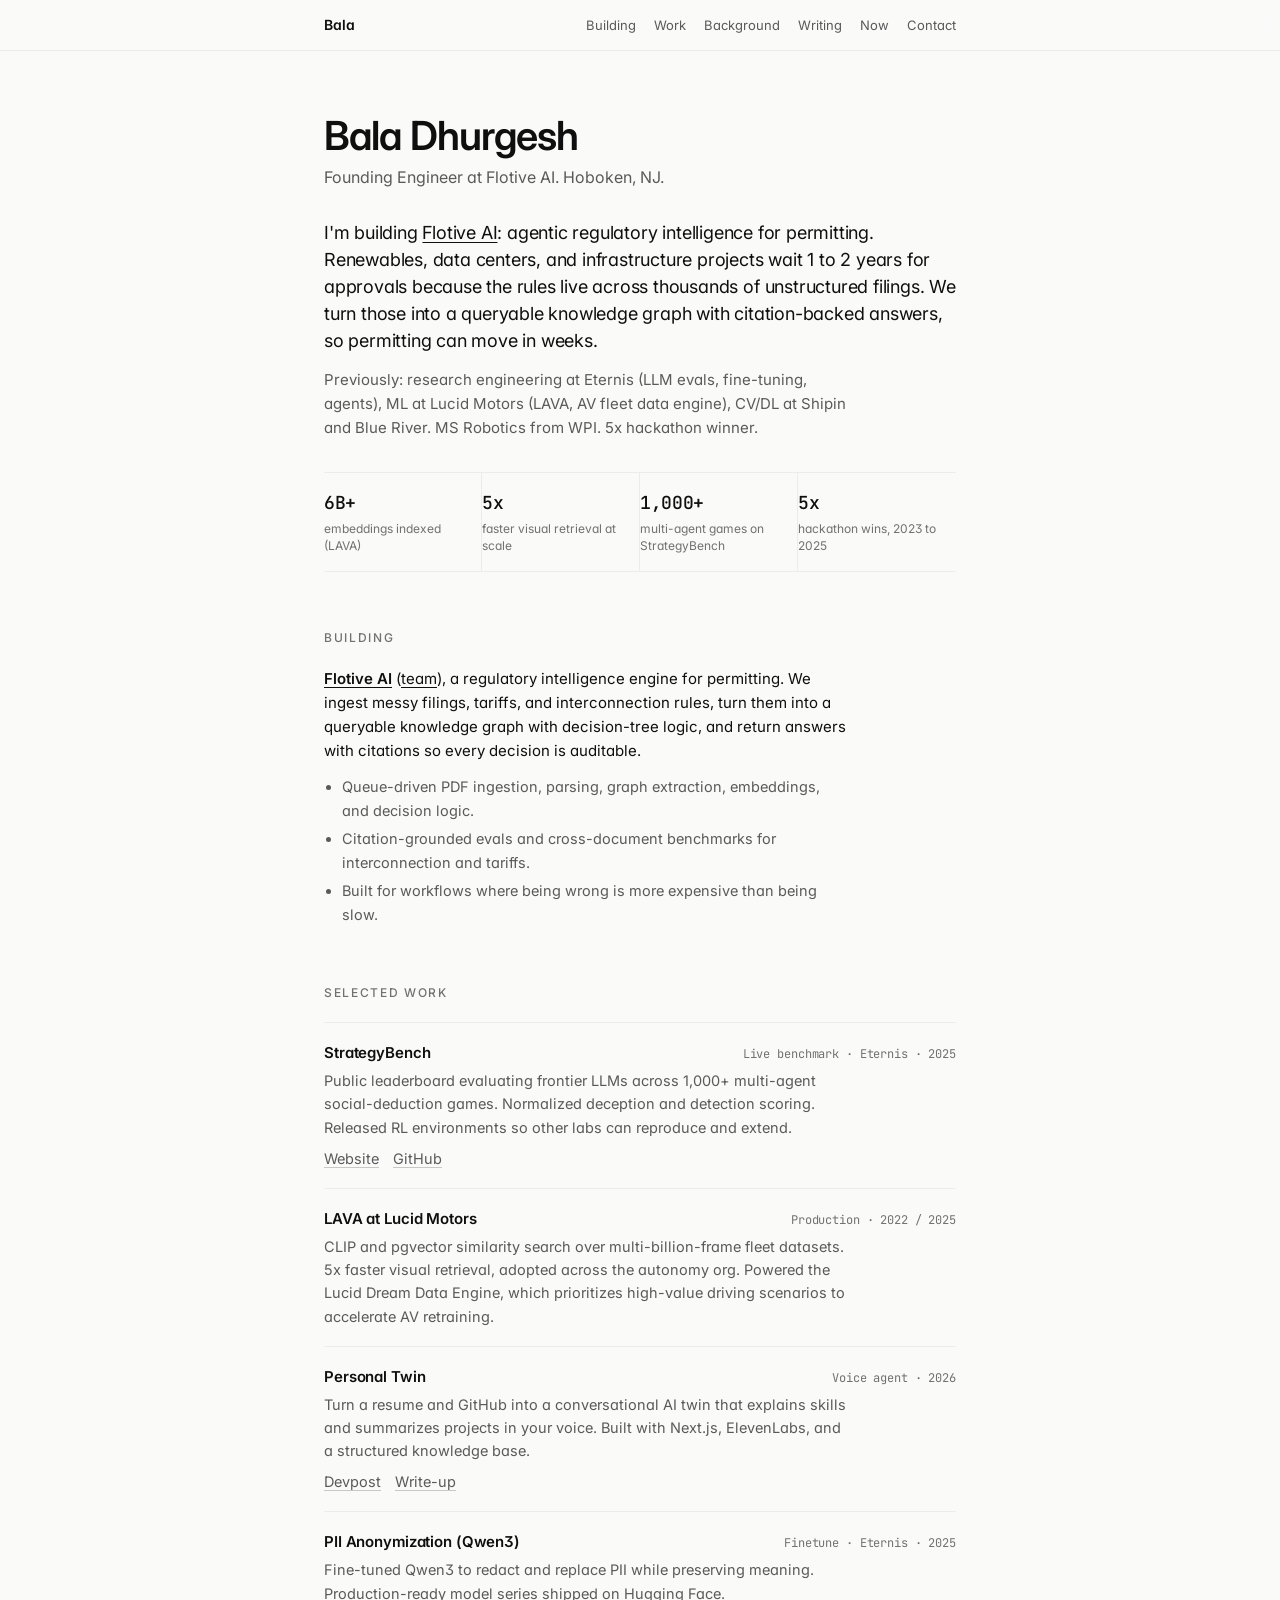
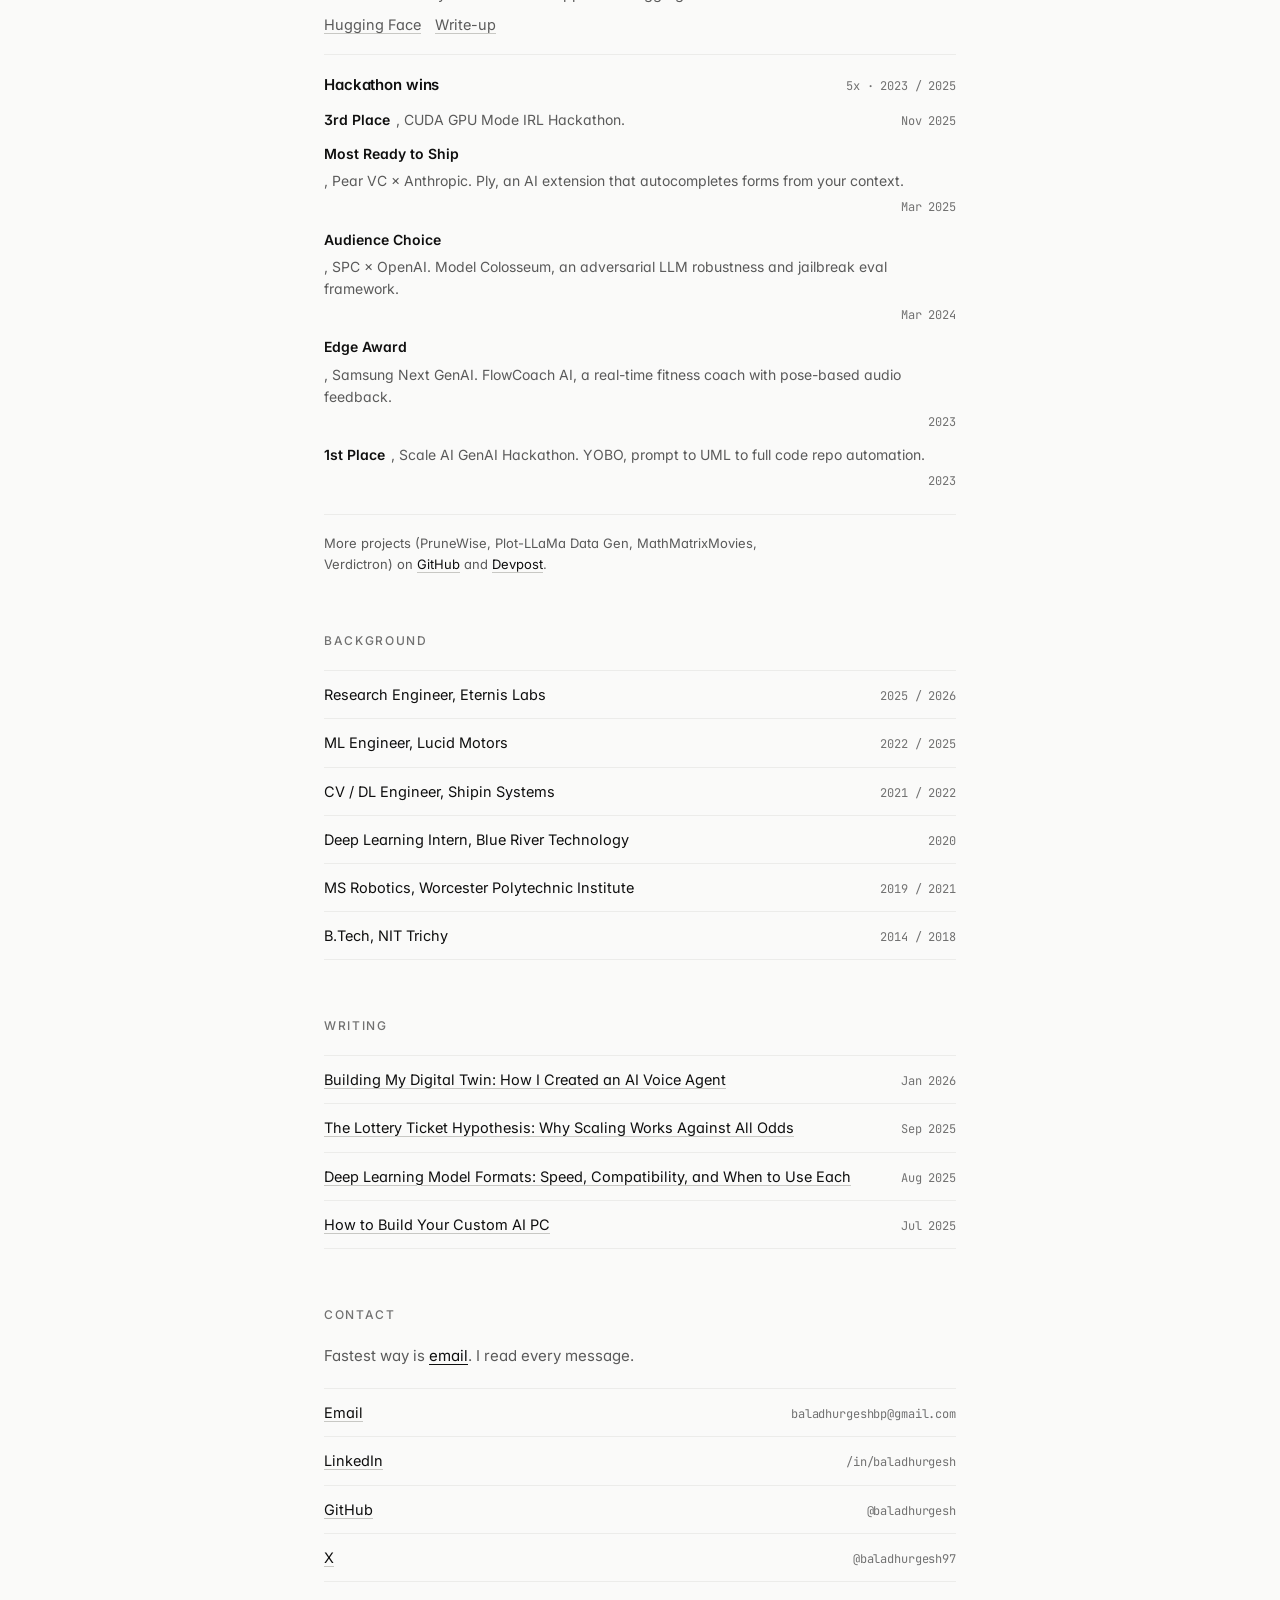
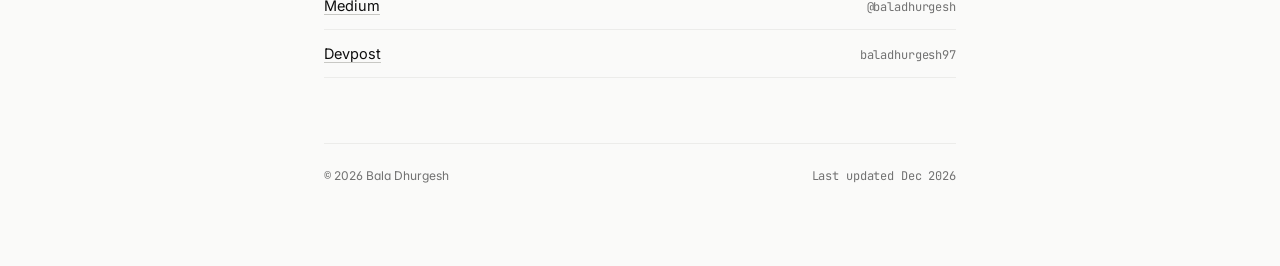
==== index.html @ 41c6d53c "Redesign portfolio site with updated layout and styles. Add now page and Open Graph assets for socia" ====
<!doctype html>
<html lang="en">
<head>
  <meta charset="utf-8" />
  <meta name="viewport" content="width=device-width,initial-scale=1" />
  <title>Bala Dhurgesh, Founding Engineer at Flotive AI</title>

  <meta name="description" content="Building Flotive AI: source-backed permitting decisions from messy regulatory PDFs. Previously Eternis, Lucid Motors, Blue River." />
  <meta property="og:title" content="Bala Dhurgesh, Founding Engineer at Flotive AI" />
  <meta property="og:description" content="Building Flotive AI: source-backed permitting decisions from messy regulatory PDFs." />
  <meta property="og:type" content="website" />
  <meta property="og:url" content="https://baladhurgesh.github.io/" />
  <meta property="og:image" content="https://baladhurgesh.github.io/og.png" />
  <meta property="og:image:width" content="1200" />
  <meta property="og:image:height" content="630" />
  <meta property="og:image:alt" content="Bala Dhurgesh, Founding Engineer at Flotive AI" />

  <meta name="twitter:card" content="summary_large_image" />
  <meta name="twitter:site" content="@baladhurgesh97" />
  <meta name="twitter:creator" content="@baladhurgesh97" />
  <meta name="twitter:title" content="Bala Dhurgesh, Founding Engineer at Flotive AI" />
  <meta name="twitter:description" content="Building Flotive AI: source-backed permitting decisions from messy regulatory PDFs." />
  <meta name="twitter:image" content="https://baladhurgesh.github.io/og.png" />

  <meta name="theme-color" content="#fafafa" media="(prefers-color-scheme: light)" />
  <meta name="theme-color" content="#0c0c0c" media="(prefers-color-scheme: dark)" />

  <link rel="canonical" href="https://baladhurgesh.github.io/" />
  <link rel="icon" type="image/svg+xml" href="data:image/svg+xml,%3Csvg xmlns='http://www.w3.org/2000/svg' viewBox='0 0 64 64'%3E%3Crect width='64' height='64' rx='14' fill='%23e07a3c'/%3E%3Ctext x='50%25' y='54%25' text-anchor='middle' dominant-baseline='middle' font-family='Inter,system-ui,sans-serif' font-weight='700' font-size='38' fill='white'%3EB%3C/text%3E%3C/svg%3E" />

  <!-- Set .js on <html> before paint to prevent flash-of-content on scroll reveal -->
  <script>document.documentElement.classList.add('js');</script>

  <link rel="preconnect" href="https://fonts.googleapis.com">
  <link rel="preconnect" href="https://fonts.gstatic.com" crossorigin>
  <link href="https://fonts.googleapis.com/css2?family=Inter:wght@400;500;600;700&family=JetBrains+Mono:wght@400;500&display=swap" rel="stylesheet">

  <link rel="stylesheet" href="style.css" />

  <script type="application/ld+json">
  {
    "@context": "https://schema.org",
    "@type": "Person",
    "name": "Bala Dhurgesh",
    "alternateName": "Baladhurgesh Balagurusamy Paramasivan",
    "url": "https://baladhurgesh.github.io/",
    "jobTitle": "Founding Engineer",
    "worksFor": { "@type": "Organization", "name": "Flotive AI", "url": "https://flotive.ai" },
    "address": { "@type": "PostalAddress", "addressLocality": "Hoboken", "addressRegion": "NJ", "addressCountry": "US" },
    "email": "mailto:baladhurgeshbp@gmail.com",
    "sameAs": [
      "https://flotive.ai/team.html",
      "https://www.linkedin.com/in/baladhurgesh/",
      "https://github.com/baladhurgesh",
      "https://x.com/baladhurgesh97",
      "https://medium.com/@baladhurgesh",
      "https://devpost.com/baladhurgesh97/"
    ],
    "alumniOf": [
      { "@type": "CollegeOrUniversity", "name": "Worcester Polytechnic Institute" },
      { "@type": "CollegeOrUniversity", "name": "National Institute of Technology, Trichy" }
    ]
  }
  </script>
</head>

<body>
  <a class="skip" href="#top">Skip to content</a>
  <nav class="topbar" aria-label="Primary">
    <div class="topbar-inner">
      <a href="#top" class="brand" aria-label="Home, Bala Dhurgesh">Bala</a>
      <div class="topbar-links">
        <a href="#building">Building</a>
        <a href="#work">Work</a>
        <a href="#background">Background</a>
        <a href="#writing">Writing</a>
        <a href="now.html">Now</a>
        <a href="#contact">Contact</a>
      </div>
    </div>
  </nav>

  <main id="top" class="wrap">

    <header class="hero">
      <h1>Bala Dhurgesh</h1>
      <p class="role">Founding Engineer at Flotive AI. Hoboken, NJ.</p>

      <p class="lede">
        I'm building <a href="https://flotive.ai" target="_blank" rel="noreferrer">Flotive AI</a>: agentic regulatory intelligence for permitting. Renewables, data centers, and infrastructure projects wait 1 to 2 years for approvals because the rules live across thousands of unstructured filings. We turn those into a queryable knowledge graph with citation-backed answers, so permitting can move in weeks.
      </p>
      <p class="sub">
        Previously: research engineering at Eternis (LLM evals, fine-tuning, agents), ML at Lucid Motors (LAVA, AV fleet data engine), CV/DL at Shipin and Blue River. MS Robotics from WPI. 5x hackathon winner.
      </p>

      <!-- PROOF STRIP: swap these stats for live Flotive numbers when ready -->
      <ul class="proof" aria-label="Career numbers">
        <li>
          <span class="proof-k">6B+</span>
          <span class="proof-v">embeddings indexed (LAVA)</span>
        </li>
        <li>
          <span class="proof-k">5x</span>
          <span class="proof-v">faster visual retrieval at scale</span>
        </li>
        <li>
          <span class="proof-k">1,000+</span>
          <span class="proof-v">multi-agent games on StrategyBench</span>
        </li>
        <li>
          <span class="proof-k">5x</span>
          <span class="proof-v">hackathon wins, 2023 to 2025</span>
        </li>
      </ul>
    </header>

    <section id="building" class="section">
      <h2>Building</h2>

      <div class="prose">
        <p>
          <a href="https://flotive.ai" target="_blank" rel="noreferrer"><strong>Flotive AI</strong></a> (<a href="https://flotive.ai/team.html" target="_blank" rel="noreferrer">team</a>), a regulatory intelligence engine for permitting. We ingest messy filings, tariffs, and interconnection rules, turn them into a queryable knowledge graph with decision-tree logic, and return answers with citations so every decision is auditable.
        </p>
        <ul>
          <li>Queue-driven PDF ingestion, parsing, graph extraction, embeddings, and decision logic.</li>
          <li>Citation-grounded evals and cross-document benchmarks for interconnection and tariffs.</li>
          <li>Built for workflows where being wrong is more expensive than being slow.</li>
        </ul>
      </div>
    </section>

    <section id="work" class="section">
      <h2>Selected work</h2>
      <ul class="rows">
        <li>
          <div class="r-head">
            <span class="r-title">StrategyBench</span>
            <span class="r-meta mono">Live benchmark · Eternis · 2025</span>
          </div>
          <p>
            Public leaderboard evaluating frontier LLMs across 1,000+ multi-agent social-deduction games. Normalized deception and detection scoring. Released RL environments so other labs can reproduce and extend.
          </p>
          <p class="r-links">
            <a href="https://strategy.freysa.ai/" target="_blank" rel="noreferrer">Website</a>
            <a href="https://github.com/EternisAI/strategy-bench" target="_blank" rel="noreferrer">GitHub</a>
          </p>
        </li>

        <li>
          <div class="r-head">
            <span class="r-title">LAVA at Lucid Motors</span>
            <span class="r-meta mono">Production · 2022 / 2025</span>
          </div>
          <p>
            CLIP and pgvector similarity search over multi-billion-frame fleet datasets. 5x faster visual retrieval, adopted across the autonomy org. Powered the Lucid Dream Data Engine, which prioritizes high-value driving scenarios to accelerate AV retraining.
          </p>
        </li>

        <li>
          <div class="r-head">
            <span class="r-title">Personal Twin</span>
            <span class="r-meta mono">Voice agent · 2026</span>
          </div>
          <p>
            Turn a resume and GitHub into a conversational AI twin that explains skills and summarizes projects in your voice. Built with Next.js, ElevenLabs, and a structured knowledge base.
          </p>
          <p class="r-links">
            <a href="https://devpost.com/baladhurgesh97/" target="_blank" rel="noreferrer">Devpost</a>
            <a href="https://medium.com/@baladhurgesh/building-my-digital-twin-how-i-created-an-ai-voice-agent-5b2c727ff9eb" target="_blank" rel="noreferrer">Write-up</a>
          </p>
        </li>

        <li>
          <div class="r-head">
            <span class="r-title">PII Anonymization (Qwen3)</span>
            <span class="r-meta mono">Finetune · Eternis · 2025</span>
          </div>
          <p>
            Fine-tuned Qwen3 to redact and replace PII while preserving meaning. Production-ready model series shipped on Hugging Face.
          </p>
          <p class="r-links">
            <a href="https://huggingface.co/collections/eternisai/anonymizer-model-series" target="_blank" rel="noreferrer">Hugging Face</a>
            <a href="https://bit.ly/4pXWNk9" target="_blank" rel="noreferrer">Write-up</a>
          </p>
        </li>

        <li>
          <div class="r-head">
            <span class="r-title">Hackathon wins</span>
            <span class="r-meta mono">5x · 2023 / 2025</span>
          </div>
          <ul class="r-wins">
            <li><strong>3rd Place</strong>, CUDA GPU Mode IRL Hackathon. <span class="mono">Nov 2025</span></li>
            <li><strong>Most Ready to Ship</strong>, Pear VC × Anthropic. Ply, an AI extension that autocompletes forms from your context. <span class="mono">Mar 2025</span></li>
            <li><strong>Audience Choice</strong>, SPC × OpenAI. Model Colosseum, an adversarial LLM robustness and jailbreak eval framework. <span class="mono">Mar 2024</span></li>
            <li><strong>Edge Award</strong>, Samsung Next GenAI. FlowCoach AI, a real-time fitness coach with pose-based audio feedback. <span class="mono">2023</span></li>
            <li><strong>1st Place</strong>, Scale AI GenAI Hackathon. YOBO, prompt to UML to full code repo automation. <span class="mono">2023</span></li>
          </ul>
        </li>
      </ul>
      <p class="footnote">
        More projects (PruneWise, Plot-LLaMa Data Gen, MathMatrixMovies, Verdictron) on <a href="https://github.com/baladhurgesh" target="_blank" rel="noreferrer">GitHub</a> and <a href="https://devpost.com/baladhurgesh97/" target="_blank" rel="noreferrer">Devpost</a>.
      </p>
    </section>

    <section id="background" class="section">
      <h2>Background</h2>
      <ul class="entries">
        <li><span>Research Engineer, Eternis Labs</span><span class="mono">2025 / 2026</span></li>
        <li><span>ML Engineer, Lucid Motors</span><span class="mono">2022 / 2025</span></li>
        <li><span>CV / DL Engineer, Shipin Systems</span><span class="mono">2021 / 2022</span></li>
        <li><span>Deep Learning Intern, Blue River Technology</span><span class="mono">2020</span></li>
        <li><span>MS Robotics, Worcester Polytechnic Institute</span><span class="mono">2019 / 2021</span></li>
        <li><span>B.Tech, NIT Trichy</span><span class="mono">2014 / 2018</span></li>
      </ul>
    </section>

    <section id="writing" class="section">
      <h2>Writing</h2>
      <ul class="entries">
        <li>
          <a href="https://medium.com/@baladhurgesh/building-my-digital-twin-how-i-created-an-ai-voice-agent-5b2c727ff9eb" target="_blank" rel="noreferrer">Building My Digital Twin: How I Created an AI Voice Agent</a>
          <span class="mono">Jan 2026</span>
        </li>
        <li>
          <a href="https://medium.com/@baladhurgesh/the-lottery-ticket-hypothesis-why-scaling-works-against-all-odds-833272c604e1" target="_blank" rel="noreferrer">The Lottery Ticket Hypothesis: Why Scaling Works Against All Odds</a>
          <span class="mono">Sep 2025</span>
        </li>
        <li>
          <a href="https://medium.com/@baladhurgesh/deep-learning-model-formats-speed-compatibility-and-when-to-use-each-eefa914d7123" target="_blank" rel="noreferrer">Deep Learning Model Formats: Speed, Compatibility, and When to Use Each</a>
          <span class="mono">Aug 2025</span>
        </li>
        <li>
          <a href="https://medium.com/@baladhurgesh/how-to-build-your-custom-ai-pc-f18844d9d85c" target="_blank" rel="noreferrer">How to Build Your Custom AI PC</a>
          <span class="mono">Jul 2025</span>
        </li>
      </ul>
    </section>

    <section id="contact" class="section">
      <h2>Contact</h2>
      <p class="contact-line">
        Fastest way is <a href="mailto:baladhurgeshbp@gmail.com">email</a>. I read every message.
      </p>
      <ul class="entries">
        <li><a href="mailto:baladhurgeshbp@gmail.com">Email</a><span class="mono">baladhurgeshbp@gmail.com</span></li>
        <li><a href="https://www.linkedin.com/in/baladhurgesh/" target="_blank" rel="noreferrer">LinkedIn</a><span class="mono">/in/baladhurgesh</span></li>
        <li><a href="https://github.com/baladhurgesh" target="_blank" rel="noreferrer">GitHub</a><span class="mono">@baladhurgesh</span></li>
        <li><a href="https://x.com/baladhurgesh97" target="_blank" rel="noreferrer">X</a><span class="mono">@baladhurgesh97</span></li>
        <li><a href="https://medium.com/@baladhurgesh" target="_blank" rel="noreferrer">Medium</a><span class="mono">@baladhurgesh</span></li>
        <li><a href="https://devpost.com/baladhurgesh97/" target="_blank" rel="noreferrer">Devpost</a><span class="mono">baladhurgesh97</span></li>
      </ul>
    </section>

    <footer class="foot">
      <div>
        <span class="mono">©</span> <span id="y"></span> Bala Dhurgesh
      </div>
      <div class="mono">Last updated <span id="updated"></span></div>
    </footer>
  </main>

  <script src="script.js"></script>
</body>
</html>
---- style.css ----
:root {
  color-scheme: light dark;
  accent-color: #e07a3c;

  --bg: #fafaf9;
  --text: #0f0f0f;
  --muted: #5a5a5a;
  --dim: #717171;
  --line: #ececea;
  --line-strong: #c8c8c4;
  --accent: #e07a3c;
  --accent-soft: rgba(224, 122, 60, 0.12);
  --sans: "Inter", ui-sans-serif, system-ui, -apple-system, "Segoe UI", Roboto, Helvetica, Arial, sans-serif;
  --mono: "JetBrains Mono", ui-monospace, SFMono-Regular, Menlo, Monaco, Consolas, monospace;
  --max: 680px;
}

@media (prefers-color-scheme: dark) {
  :root {
    --bg: #0c0c0c;
    --text: #ededed;
    --muted: #a1a1a1;
    --dim: #888888;
    --line: #1f1f1f;
    --line-strong: #3a3a3a;
    --accent: #f0a06a;
    --accent-soft: rgba(240, 160, 106, 0.16);
  }
}

* { box-sizing: border-box; }
html {
  scroll-behavior: smooth;
  scroll-padding-top: 64px;
}
html, body { margin: 0; padding: 0; }

.skip {
  position: absolute;
  left: -9999px;
  top: 8px;
  background: var(--text);
  color: var(--bg);
  padding: 8px 12px;
  border-radius: 6px;
  font-size: 13px;
  z-index: 100;
  text-decoration: none;
}
.skip:focus { left: 12px; }

@media (prefers-reduced-motion: reduce) {
  html { scroll-behavior: auto; }
  .status-dot { animation: none !important; }
}

body {
  background: var(--bg);
  color: var(--text);
  font-family: var(--sans);
  font-size: 16px;
  line-height: 1.6;
  -webkit-font-smoothing: antialiased;
  -moz-osx-font-smoothing: grayscale;
  text-rendering: optimizeLegibility;
  font-feature-settings: "ss01", "cv11", "cv02";
  text-decoration-skip-ink: auto;
}

a {
  color: inherit;
  text-decoration: underline;
  text-decoration-color: var(--line-strong);
  text-decoration-thickness: 1px;
  text-underline-offset: 3px;
  transition: text-decoration-color 0.15s ease, color 0.15s ease;
}
a:hover { text-decoration-color: currentColor; }

/* Prose contexts need clearly visible links */
.lede a,
.prose p a,
.contact-line a {
  text-decoration-color: var(--text);
}

strong { font-weight: 600; color: var(--text); }

.mono {
  font-family: var(--mono);
  font-size: 12px;
  letter-spacing: -0.01em;
  color: var(--dim);
  font-variant-numeric: tabular-nums;
}

/* Top bar */
.topbar {
  position: sticky;
  top: 0;
  z-index: 10;
  background: rgba(250, 250, 249, 0.85);
  backdrop-filter: saturate(140%) blur(10px);
  -webkit-backdrop-filter: saturate(140%) blur(10px);
  border-bottom: 1px solid var(--line);
}
@media (prefers-color-scheme: dark) {
  .topbar { background: rgba(12, 12, 12, 0.75); }
}
.topbar-inner {
  max-width: var(--max);
  margin: 0 auto;
  padding: 14px 24px;
  display: flex;
  align-items: center;
  justify-content: space-between;
  gap: 16px;
}
.brand {
  font-weight: 600;
  font-size: 14px;
  text-decoration: none;
  letter-spacing: -0.01em;
}
.topbar-links {
  display: flex;
  flex-wrap: wrap;
  row-gap: 4px;
  column-gap: 18px;
}
.topbar-links a {
  color: var(--muted);
  font-size: 13px;
  text-decoration: none;
}
.topbar-links a:hover { color: var(--text); }
.topbar-links a[aria-current="page"] { color: var(--text); }

/* Page wrap */
.wrap {
  max-width: var(--max);
  margin: 0 auto;
  padding: 64px 24px 80px;
}

/* Hero */
.hero { margin-bottom: 56px; }
.hero h1 {
  margin: 0 0 8px;
  font-size: 40px;
  font-weight: 600;
  letter-spacing: -0.022em;
  line-height: 1.05;
  text-wrap: balance;
}
.role {
  margin: 0 0 16px;
  color: var(--muted);
  font-size: 16px;
}
.status {
  display: inline-flex;
  align-items: center;
  gap: 8px;
  padding: 6px 12px;
  border-radius: 999px;
  background: var(--accent-soft);
  font-size: 13px;
  max-width: 100%;
}
.status > span:last-child { line-height: 1.35; }
.status-dot {
  width: 7px;
  height: 7px;
  border-radius: 999px;
  background: var(--accent);
  box-shadow: 0 0 0 3px var(--accent-soft);
  animation: pulse 2.4s ease-in-out infinite;
}
@keyframes pulse {
  0%, 100% { opacity: 1; }
  50% { opacity: 0.55; }
}
.lede {
  margin: 28px 0 14px;
  font-size: 18px;
  line-height: 1.5;
  letter-spacing: -0.011em;
  max-width: 58ch;
  text-wrap: pretty;
}
.sub {
  margin: 0;
  font-size: 15px;
  color: var(--muted);
  max-width: 58ch;
}

/* Proof strip */
.proof {
  list-style: none;
  padding: 0;
  margin: 32px 0 0;
  display: grid;
  grid-template-columns: repeat(4, minmax(0, 1fr));
  gap: 0;
  border-top: 1px solid var(--line);
  border-bottom: 1px solid var(--line);
}
.proof li {
  padding: 16px 14px 16px 0;
  border-right: 1px solid var(--line);
}
.proof li:last-child { border-right: none; padding-right: 0; }
.proof-k {
  display: block;
  font-family: var(--mono);
  font-size: 18px;
  font-weight: 500;
  color: var(--text);
  letter-spacing: -0.02em;
  font-variant-numeric: tabular-nums;
}
.proof-v {
  display: block;
  font-size: 12px;
  color: var(--dim);
  margin-top: 4px;
  line-height: 1.4;
}
@media (max-width: 600px) {
  .proof {
    grid-template-columns: repeat(2, 1fr);
  }
  .proof li {
    padding: 12px 12px 12px 0;
    border-right: 1px solid var(--line);
  }
  .proof li:nth-child(2n) { border-right: none; padding-right: 0; }
  .proof li:nth-child(1), .proof li:nth-child(2) { border-bottom: 1px solid var(--line); }
}

/* Sections */
.section {
  margin: 56px 0;
  scroll-margin-top: 72px;
}
.section h2 {
  margin: 0 0 20px;
  font-size: 12px;
  font-weight: 500;
  text-transform: uppercase;
  letter-spacing: 0.14em;
  color: var(--dim);
}

/* Prose (used for Now section) */
.prose p {
  margin: 0 0 12px;
  font-size: 15px;
  line-height: 1.6;
  max-width: 58ch;
}
.prose ul {
  margin: 0;
  padding-left: 18px;
  color: var(--muted);
  font-size: 14.5px;
  line-height: 1.65;
  max-width: 58ch;
}
.prose li { margin-bottom: 4px; }

/* Project rows */
.rows {
  list-style: none;
  padding: 0;
  margin: 0;
}
.rows > li {
  padding: 18px 0;
  border-top: 1px solid var(--line);
  transition: padding-left 0.2s ease;
}
.rows > li:hover { padding-left: 6px; }
@media (prefers-reduced-motion: reduce) {
  .rows > li { transition: none; }
  .rows > li:hover { padding-left: 0; }
}
.rows > li:last-child { border-bottom: 1px solid var(--line); }
.r-head {
  display: flex;
  align-items: baseline;
  justify-content: space-between;
  gap: 16px;
  margin-bottom: 4px;
}
.r-title {
  font-weight: 600;
  font-size: 15px;
  letter-spacing: -0.008em;
}
.r-meta { white-space: nowrap; }
.rows p {
  margin: 4px 0 0;
  color: var(--muted);
  font-size: 14.5px;
  line-height: 1.6;
  max-width: 58ch;
}
.r-links {
  display: flex;
  gap: 14px;
  margin-top: 8px !important;
  font-size: 13.5px;
}
.r-links a {
  color: var(--muted);
}
.r-links a:hover { color: var(--text); }

.r-wins {
  list-style: none;
  padding: 0;
  margin: 6px 0 0;
}
.r-wins li {
  padding: 6px 0;
  font-size: 14px;
  color: var(--muted);
  line-height: 1.55;
  display: flex;
  flex-wrap: wrap;
  align-items: baseline;
  gap: 6px;
}
.r-wins li .mono {
  margin-left: auto;
  white-space: nowrap;
}

.footnote {
  margin-top: 18px;
  font-size: 13px;
  line-height: 1.6;
  color: var(--muted);
  max-width: 58ch;
}
.footnote a { color: var(--text); }

/* Entries (Past, Writing, Contact) */
.entries {
  list-style: none;
  padding: 0;
  margin: 0;
}
.entries li {
  display: grid;
  grid-template-columns: 1fr auto;
  align-items: baseline;
  gap: 24px;
  padding: 12px 0;
  border-top: 1px solid var(--line);
  font-size: 14.5px;
}
.entries li:last-child { border-bottom: 1px solid var(--line); }
.entries li > a {
  text-decoration-color: var(--line-strong);
}
.entries li > a:hover { color: var(--text); text-decoration-color: var(--text); }

/* Contact */
.contact-line {
  margin: 0 0 20px;
  font-size: 15px;
  color: var(--muted);
  max-width: 58ch;
}
.contact-line a {
  color: var(--text);
  text-decoration-color: currentColor;
}

/* /now page */
.now-entry {
  padding-bottom: 32px;
  margin-bottom: 32px;
  border-bottom: 1px solid var(--line);
}
.now-entry:last-of-type {
  border-bottom: none;
  margin-bottom: 16px;
}
.now-prose h2.now-month {
  margin: 0 0 8px;
  font-size: 26px;
  font-weight: 600;
  letter-spacing: -0.02em;
  text-transform: none;
  color: var(--text);
}
.now-prose h3.now-h3 {
  margin: 28px 0 8px;
  font-size: 13px;
  font-weight: 500;
  text-transform: uppercase;
  letter-spacing: 0.14em;
  color: var(--dim);
}
.now-prose ul {
  list-style: disc;
}
.now-prose .now-meta {
  margin-top: 36px;
  font-size: 13px;
  color: var(--dim);
}

/* Footer */
.foot {
  margin-top: 64px;
  padding-top: 22px;
  border-top: 1px solid var(--line);
  color: var(--dim);
  font-size: 12px;
  display: flex;
  justify-content: space-between;
  align-items: baseline;
  gap: 16px;
  flex-wrap: wrap;
}

/* Selection */
::selection {
  background: var(--accent-soft);
  color: var(--text);
}

/* Focus-visible (keyboard only) */
a:focus { outline: none; }
a:focus-visible {
  outline: 2px solid var(--accent);
  outline-offset: 3px;
  border-radius: 2px;
}

/* Section entrance — only applies when JS class is set on <html> */
.js .reveal {
  opacity: 0;
  transform: translateY(8px);
  transition: opacity 0.55s ease, transform 0.55s ease;
  will-change: opacity, transform;
}
.js .reveal.in {
  opacity: 1;
  transform: translateY(0);
}
@media (prefers-reduced-motion: reduce) {
  .js .reveal {
    opacity: 1;
    transform: none;
    transition: none;
  }
}

/* Print: optimize for printing to PDF, e.g. as a YC application backup */
@media print {
  :root {
    --bg: #ffffff;
    --text: #000000;
    --muted: #333333;
    --dim: #555555;
    --line: #cccccc;
    --accent: #000000;
    --accent-soft: transparent;
  }
  html { scroll-behavior: auto; }
  body { font-size: 11pt; line-height: 1.45; }
  .topbar, .skip, .status-dot, .proof { display: none !important; }
  .status { background: transparent; padding: 0; font-size: 10pt; }
  .wrap { max-width: 100%; padding: 0; }
  .hero { margin-bottom: 24px; page-break-after: avoid; }
  .hero h1 { font-size: 22pt; }
  .lede { font-size: 12pt; margin: 12px 0 8px; }
  .sub { font-size: 10.5pt; }
  .section { margin: 20px 0; page-break-inside: auto; }
  .section h2 { font-size: 9pt; margin: 0 0 10px; page-break-after: avoid; }
  .rows > li, .entries li { page-break-inside: avoid; padding: 8px 0; }
  .rows > li:hover { padding-left: 0; }
  a { color: #000; text-decoration: none; }
  a[href^="http"]::after,
  a[href^="mailto:"]::after {
    content: " (" attr(href) ")";
    font-family: var(--mono);
    font-size: 8pt;
    color: #555;
  }
  a[href^="#"]::after { content: ""; }
  .foot { margin-top: 24px; }
}

/* Mobile */
@media (max-width: 600px) {
  .topbar-inner { padding: 12px 18px; }
  .topbar-links { gap: 12px; }
  .topbar-links a { font-size: 12px; }
  .wrap { padding: 40px 18px 64px; }
  .hero h1 { font-size: 32px; }
  .lede { font-size: 16px; }
  .r-head {
    flex-direction: column;
    align-items: flex-start;
    gap: 2px;
  }
  .r-meta { white-space: normal; }
  .entries li {
    grid-template-columns: 1fr;
    gap: 2px;
  }
}
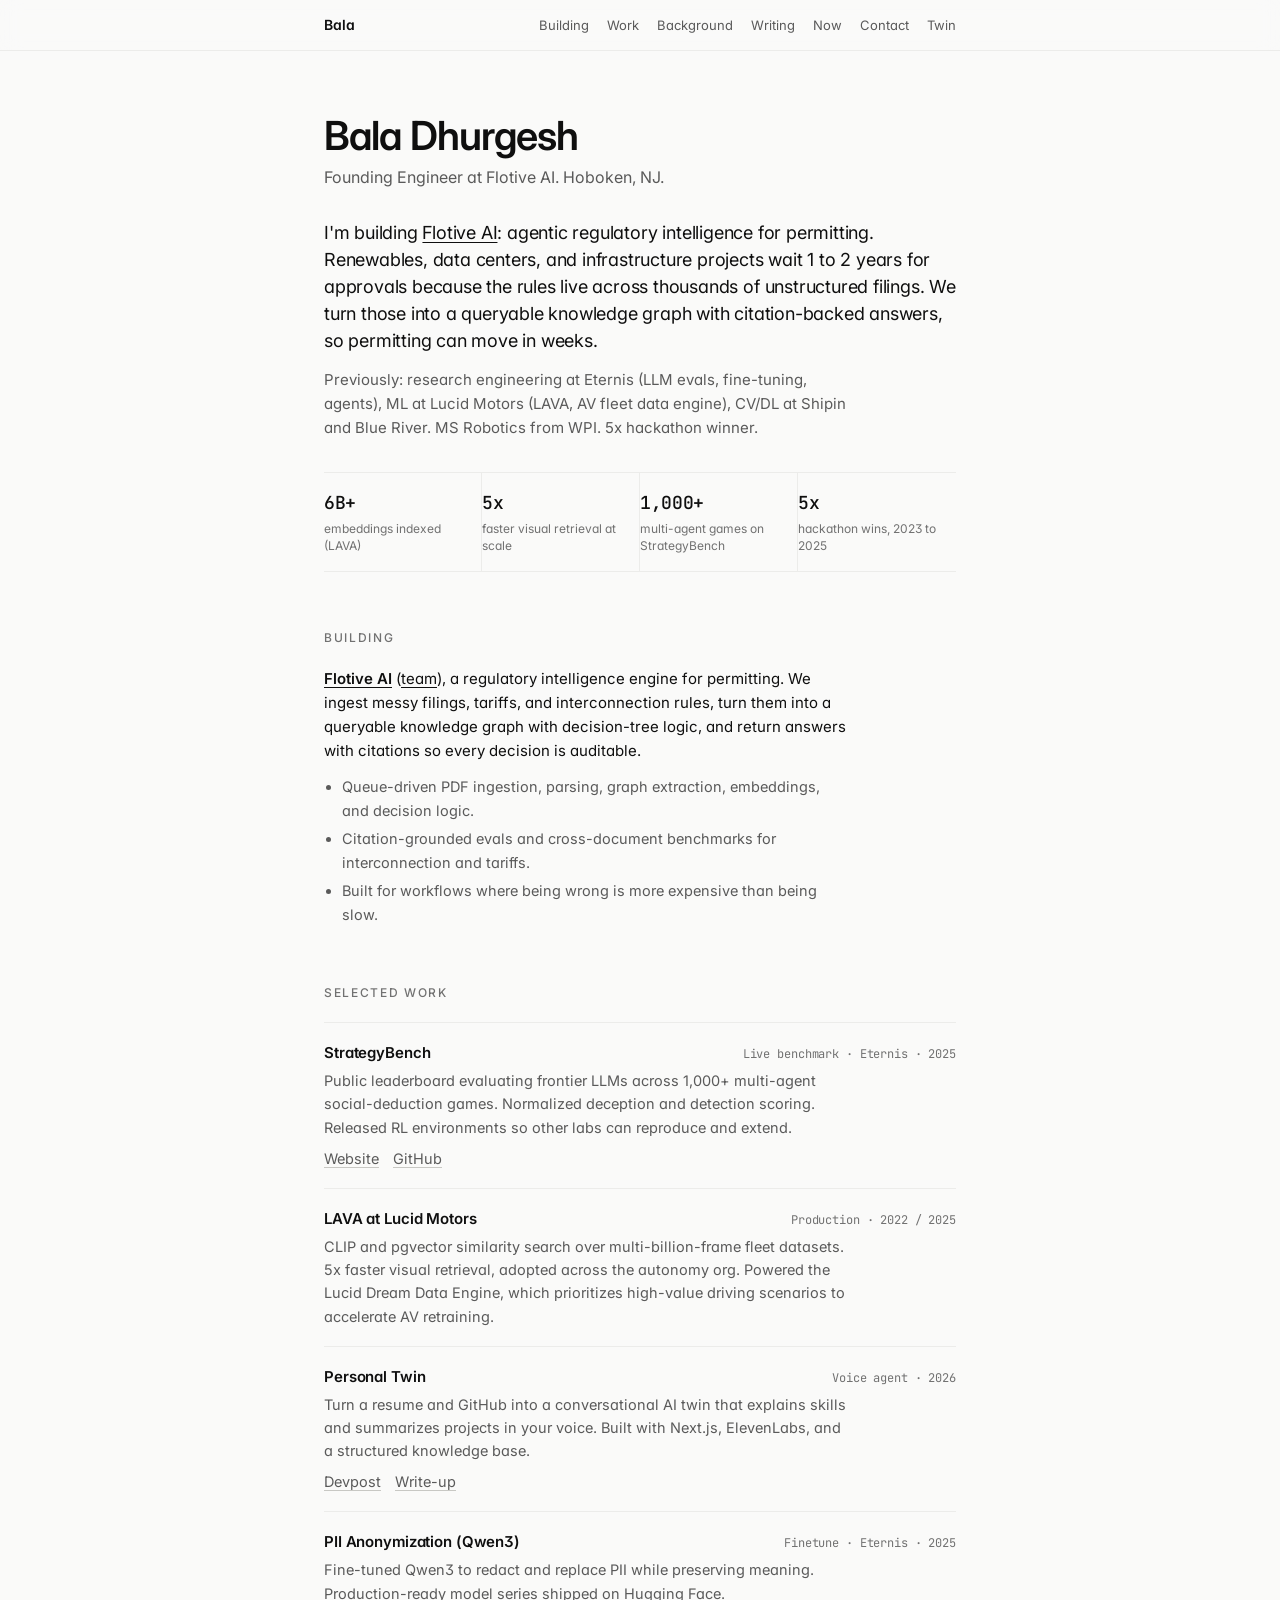
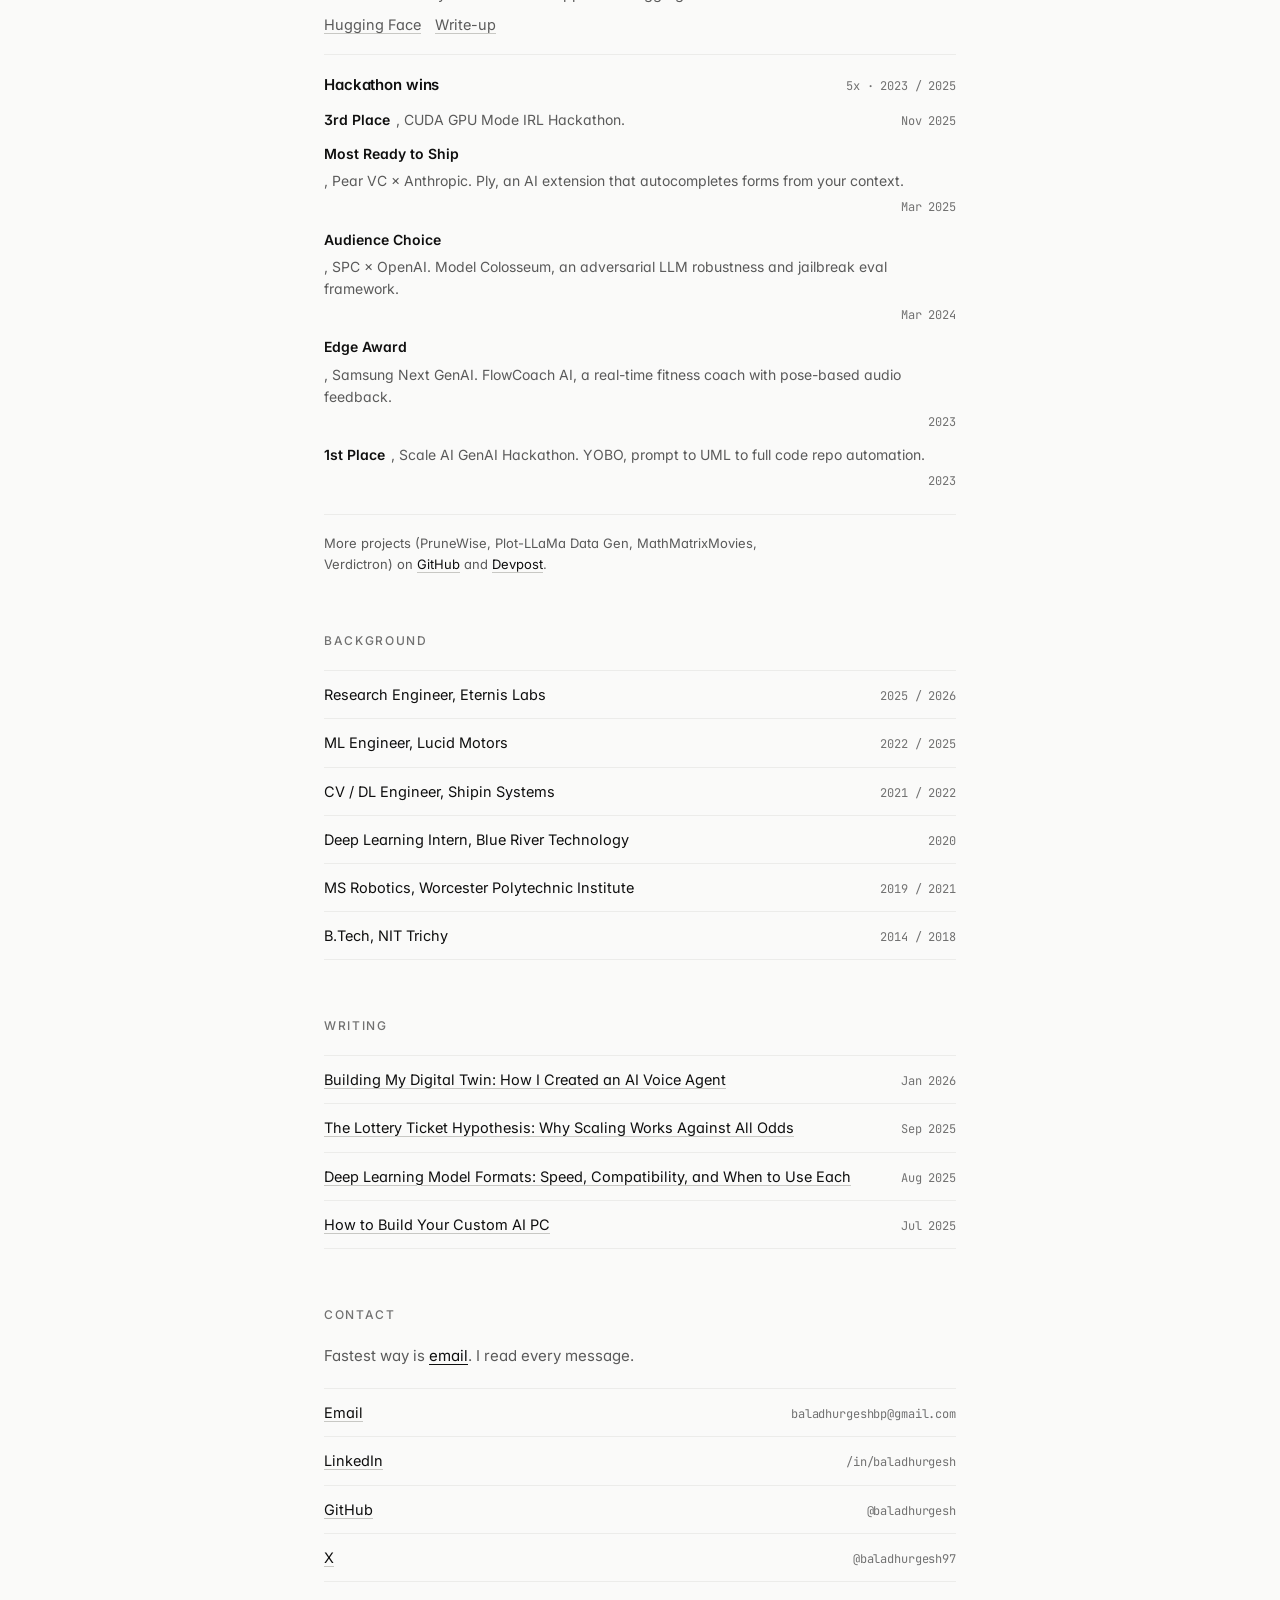
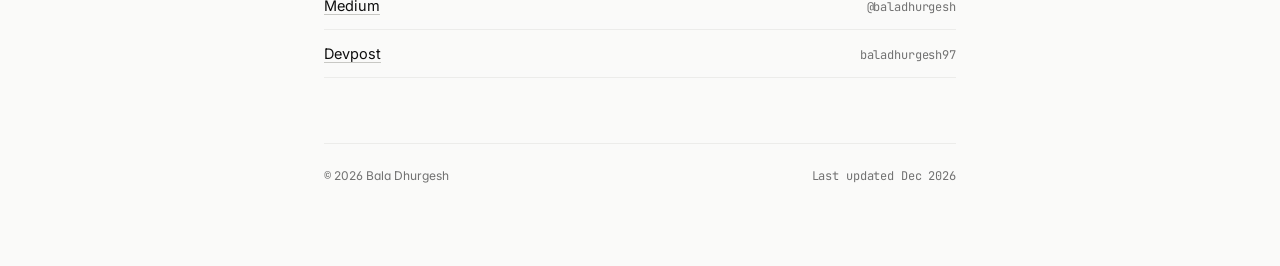
==== commit 3963f51d: "Add a frosted twin overlay that uses private voice tokens. Keep the ElevenLabs agent ID off the stat" ====
--- a/index.html
+++ b/index.html
@@ -65,6 +65,7 @@
 </head>
 
 <body>
+  <div class="site-shell" id="site-shell">
   <a class="skip" href="#top">Skip to content</a>
   <nav class="topbar" aria-label="Primary">
     <div class="topbar-inner">
@@ -76,6 +77,7 @@
         <a href="#writing">Writing</a>
         <a href="now.html">Now</a>
         <a href="#contact">Contact</a>
+        <button type="button" class="twin-nav" id="twin-open" aria-haspopup="dialog">Twin</button>
       </div>
     </div>
   </nav>
@@ -259,7 +261,47 @@
       <div class="mono">Last updated <span id="updated"></span></div>
     </footer>
   </main>
+  </div>
+
+  <div class="twin-overlay" id="twin-overlay" hidden aria-hidden="true">
+    <div class="twin-overlay-backdrop" aria-hidden="true"></div>
+    <div class="twin-card" role="dialog" aria-modal="true" aria-labelledby="twin-heading">
+      <button type="button" class="twin-skip" id="twin-skip">Skip to profile</button>
+
+      <div class="twin-badge">
+        <span class="status-dot" aria-hidden="true"></span>
+        <span>AI digital twin</span>
+      </div>
+
+      <h2 class="twin-heading" id="twin-heading">Talk to my twin before you read the résumé</h2>
+      <p class="twin-sub">Ask about Flotive, Lucid, projects, or what I'm building now.</p>
+
+      <div class="twin-voice">
+        <button type="button" class="twin-orb" id="twin-orb" aria-label="Start voice conversation">
+          <canvas class="twin-canvas" id="twin-canvas" width="200" height="200" hidden></canvas>
+          <svg class="twin-orb-icon" id="twin-orb-icon" viewBox="0 0 24 24" fill="none" aria-hidden="true">
+            <path d="M12 14a3 3 0 003-3V5a3 3 0 10-6 0v6a3 3 0 003 3zm0 0v3m-4 0h8" stroke="currentColor" stroke-width="1.6" stroke-linecap="round"/>
+          </svg>
+        </button>
+        <p class="twin-status" id="twin-status">Tap to start conversation</p>
+      </div>
+
+      <div class="twin-prompts" aria-label="Suggested questions">
+        <span class="twin-chip">What is Flotive?</span>
+        <span class="twin-chip">Tell me about LAVA</span>
+        <span class="twin-chip">What is he building now?</span>
+      </div>
+
+      <div class="twin-actions">
+        <button type="button" class="twin-reveal" id="twin-reveal">Reveal profile</button>
+        <button type="button" class="twin-end" id="twin-end" hidden>End conversation</button>
+      </div>
+
+      <p class="twin-error" id="twin-error" hidden role="alert"></p>
+    </div>
+  </div>
 
   <script src="script.js"></script>
+  <script type="module" src="twin.js"></script>
 </body>
 </html>
--- a/style.css
+++ b/style.css
@@ -518,3 +518,253 @@
     gap: 2px;
   }
 }
+
+/* Digital twin — frosted overlay */
+.twin-nav {
+  appearance: none;
+  border: none;
+  background: none;
+  padding: 0;
+  font: inherit;
+  color: var(--muted);
+  font-size: 13px;
+  cursor: pointer;
+}
+.twin-nav:hover { color: var(--text); }
+.twin-nav:focus { outline: none; }
+.twin-nav:focus-visible {
+  outline: 2px solid var(--accent);
+  outline-offset: 3px;
+  border-radius: 2px;
+}
+
+body.twin-locked { overflow: hidden; }
+body.twin-locked .site-shell {
+  filter: blur(10px) saturate(0.92);
+  pointer-events: none;
+  user-select: none;
+}
+@media (prefers-reduced-motion: reduce) {
+  body.twin-locked .site-shell { filter: blur(6px); }
+}
+
+.twin-overlay {
+  position: fixed;
+  inset: 0;
+  z-index: 100;
+  display: grid;
+  place-items: center;
+  padding: 24px;
+}
+.twin-overlay[hidden] { display: none; }
+
+.twin-overlay-backdrop {
+  position: absolute;
+  inset: 0;
+  background: color-mix(in srgb, var(--bg) 72%, transparent);
+}
+
+.twin-card {
+  position: relative;
+  z-index: 1;
+  width: min(100%, 420px);
+  padding: 20px 24px 24px;
+  border-radius: 14px;
+  border: 1px solid var(--line-strong);
+  background: var(--bg);
+  text-align: center;
+}
+
+.twin-skip {
+  display: block;
+  width: fit-content;
+  margin: 0 0 14px auto;
+  appearance: none;
+  border: none;
+  background: none;
+  padding: 4px 0;
+  font: inherit;
+  font-size: 12px;
+  color: var(--dim);
+  text-decoration: underline;
+  text-underline-offset: 3px;
+  cursor: pointer;
+}
+.twin-skip:hover { color: var(--text); }
+.twin-skip:focus { outline: none; }
+.twin-skip:focus-visible {
+  outline: 2px solid var(--accent);
+  outline-offset: 3px;
+  border-radius: 2px;
+}
+
+.twin-badge {
+  display: inline-flex;
+  align-items: center;
+  gap: 8px;
+  padding: 6px 12px;
+  border-radius: 999px;
+  background: var(--accent-soft);
+  font-size: 12px;
+  color: var(--muted);
+  margin-bottom: 16px;
+}
+
+.twin-heading {
+  margin: 0 0 8px;
+  font-size: 22px;
+  font-weight: 600;
+  letter-spacing: -0.02em;
+  line-height: 1.2;
+  text-wrap: balance;
+}
+
+.twin-sub {
+  margin: 0 0 22px;
+  font-size: 14px;
+  color: var(--muted);
+  line-height: 1.45;
+}
+
+.twin-voice {
+  display: flex;
+  flex-direction: column;
+  align-items: center;
+  gap: 14px;
+  margin: 4px 0 28px;
+}
+
+.twin-orb {
+  position: relative;
+  display: grid;
+  place-items: center;
+  width: 120px;
+  height: 120px;
+  flex: 0 0 120px;
+  overflow: hidden;
+  isolation: isolate;
+  border: none;
+  border-radius: 999px;
+  padding: 0;
+  cursor: pointer;
+  background: var(--accent);
+  color: #fff;
+}
+.twin-orb:hover:not(:disabled) { transform: scale(1.04); }
+.twin-orb:disabled { cursor: wait; opacity: 0.85; }
+.twin-orb:focus { outline: none; }
+.twin-orb:focus-visible {
+  outline: 3px solid var(--accent);
+  outline-offset: 4px;
+}
+.twin-orb.is-connected,
+.twin-orb.is-speaking { background: transparent; }
+
+.twin-canvas,
+.twin-orb-icon {
+  grid-area: 1 / 1;
+  pointer-events: none;
+}
+.twin-canvas {
+  display: block;
+  width: 120px;
+  height: 120px;
+}
+.twin-orb-icon {
+  width: 40px;
+  height: 40px;
+  z-index: 1;
+}
+.twin-orb-icon.is-hidden,
+.twin-canvas[hidden] { display: none; }
+
+.twin-status {
+  margin: 0;
+  font-size: 13px;
+  color: var(--dim);
+  min-height: 1.35em;
+  line-height: 1.35;
+}
+
+.twin-prompts {
+  display: flex;
+  flex-direction: column;
+  align-items: stretch;
+  gap: 8px;
+  margin: 0 auto 28px;
+  max-width: 260px;
+}
+
+.twin-chip {
+  display: block;
+  padding: 8px 14px;
+  border-radius: 999px;
+  border: 1px solid var(--line-strong);
+  background: var(--accent-soft);
+  font-size: 12px;
+  color: var(--muted);
+  line-height: 1.3;
+  text-align: center;
+}
+
+.twin-actions {
+  display: flex;
+  flex-direction: column;
+  align-items: center;
+  gap: 10px;
+}
+
+.twin-reveal,
+.twin-end {
+  appearance: none;
+  border-radius: 999px;
+  padding: 10px 18px;
+  font: inherit;
+  font-size: 14px;
+  font-weight: 500;
+  cursor: pointer;
+}
+.twin-reveal {
+  border: 1px solid var(--line-strong);
+  background: var(--text);
+  color: var(--bg);
+}
+.twin-end {
+  border: 1px solid var(--line-strong);
+  background: transparent;
+  color: var(--muted);
+}
+.twin-reveal:focus,
+.twin-end:focus { outline: none; }
+.twin-reveal:focus-visible,
+.twin-end:focus-visible {
+  outline: 2px solid var(--accent);
+  outline-offset: 3px;
+}
+
+.twin-error {
+  margin: 14px 0 0;
+  padding: 10px 12px;
+  border-radius: 8px;
+  border: 1px solid color-mix(in srgb, #c0392b 35%, var(--line));
+  background: color-mix(in srgb, #c0392b 8%, var(--bg));
+  font-size: 13px;
+  line-height: 1.4;
+}
+
+@media (max-width: 600px) {
+  .twin-overlay { padding: 16px; }
+  .twin-card { padding: 16px 18px 20px; }
+  .twin-heading { font-size: 20px; }
+  .twin-orb,
+  .twin-canvas {
+    width: 104px;
+    height: 104px;
+  }
+  .twin-orb { flex-basis: 104px; }
+}
+
+@media print {
+  .twin-overlay,
+  .twin-nav { display: none !important; }
+}
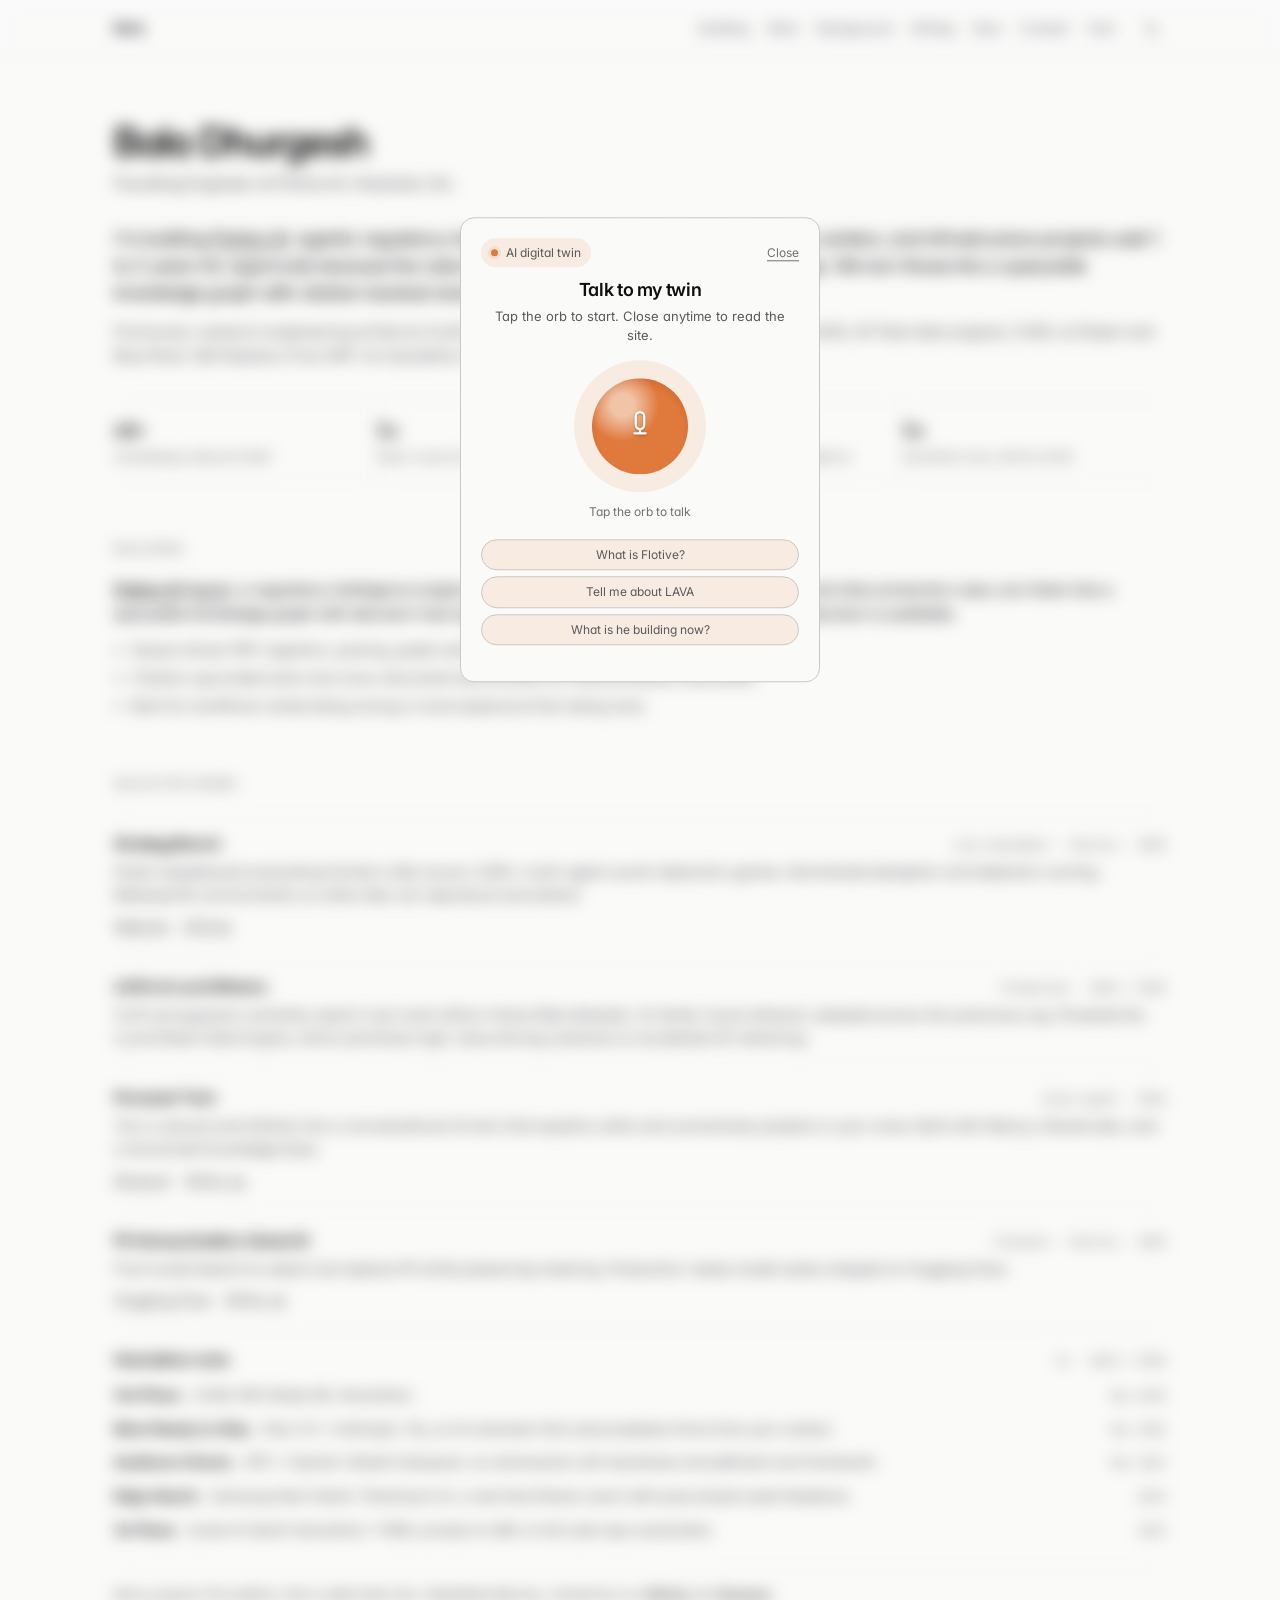
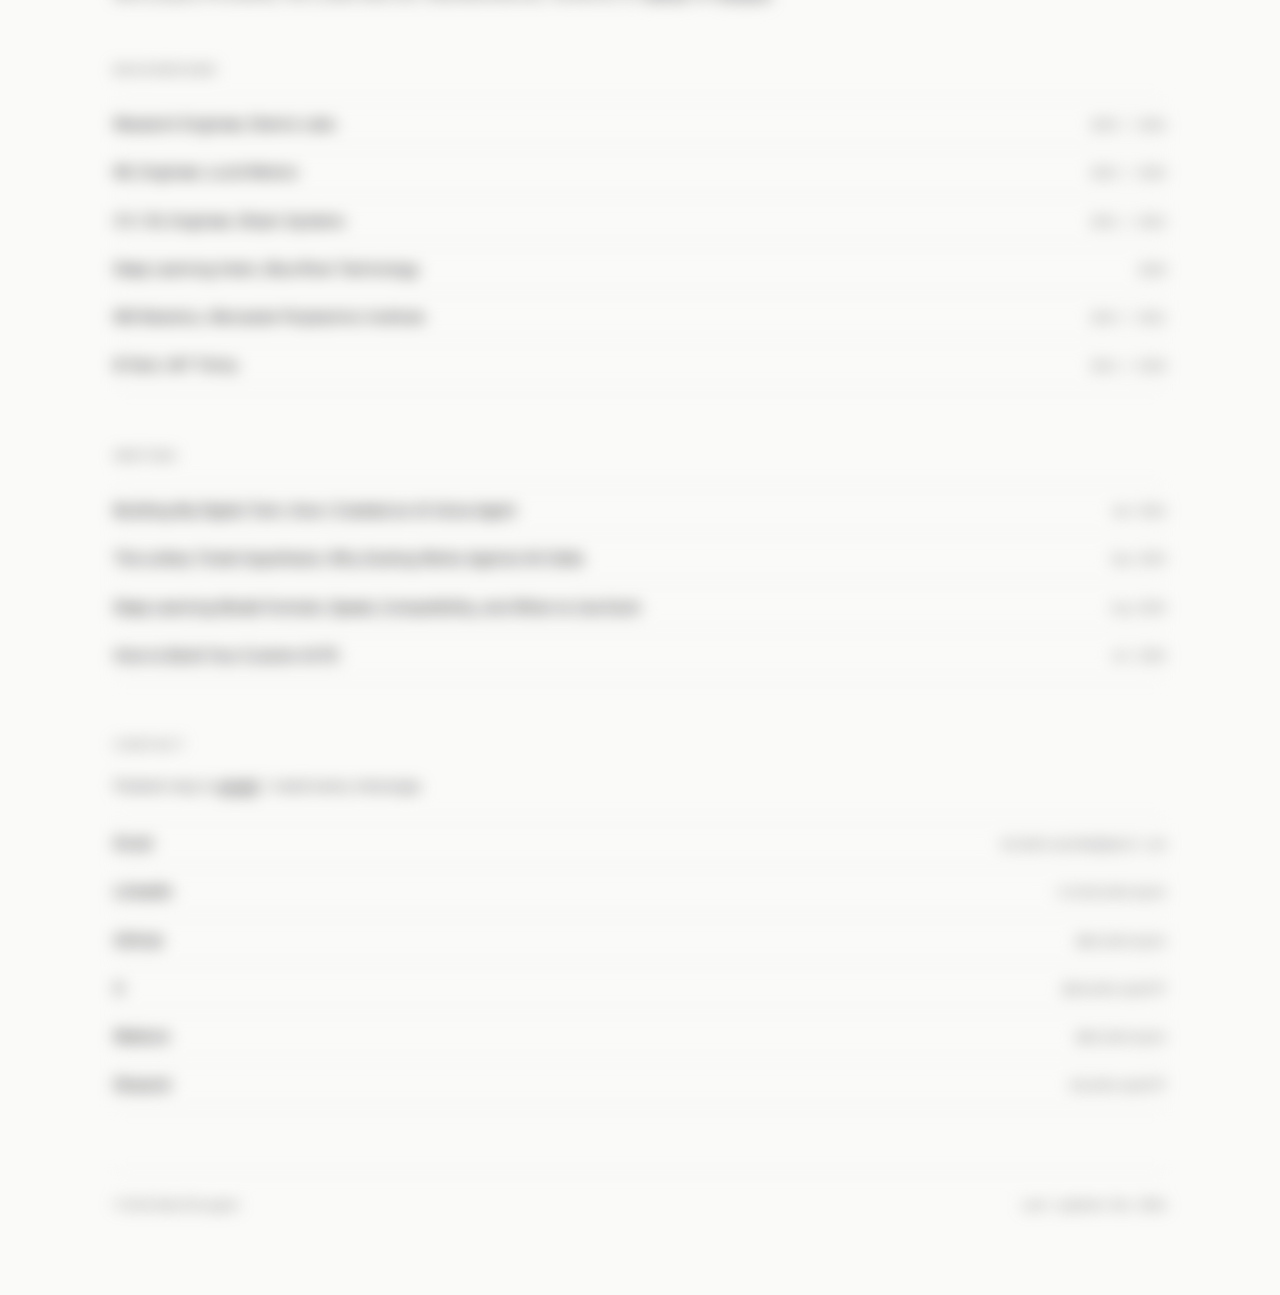
==== commit 72a1494c: "Open a centered twin on arrival and add a theme toggle. Keep the nav usable while the panel is open," ====
--- a/index.html
+++ b/index.html
@@ -29,7 +29,18 @@
   <link rel="icon" type="image/svg+xml" href="data:image/svg+xml,%3Csvg xmlns='http://www.w3.org/2000/svg' viewBox='0 0 64 64'%3E%3Crect width='64' height='64' rx='14' fill='%23e07a3c'/%3E%3Ctext x='50%25' y='54%25' text-anchor='middle' dominant-baseline='middle' font-family='Inter,system-ui,sans-serif' font-weight='700' font-size='38' fill='white'%3EB%3C/text%3E%3C/svg%3E" />
 
   <!-- Set .js on <html> before paint to prevent flash-of-content on scroll reveal -->
-  <script>document.documentElement.classList.add('js');</script>
+  <script>
+    document.documentElement.classList.add('js');
+    try {
+      var theme = localStorage.getItem('bala-theme');
+      if (theme !== 'light' && theme !== 'dark') {
+        theme = window.matchMedia('(prefers-color-scheme: dark)').matches ? 'dark' : 'light';
+      }
+      document.documentElement.setAttribute('data-theme', theme);
+      document.documentElement.style.colorScheme = theme;
+      document.documentElement.classList.add('twin-welcome');
+    } catch (e) {}
+  </script>
 
   <link rel="preconnect" href="https://fonts.googleapis.com">
   <link rel="preconnect" href="https://fonts.gstatic.com" crossorigin>
@@ -77,7 +88,16 @@
         <a href="#writing">Writing</a>
         <a href="now.html">Now</a>
         <a href="#contact">Contact</a>
-        <button type="button" class="twin-nav" id="twin-open" aria-haspopup="dialog">Twin</button>
+        <button type="button" class="twin-nav" id="twin-open" aria-controls="twin-panel">Twin</button>
+        <button type="button" class="theme-toggle" id="theme-toggle" aria-label="Switch color theme">
+          <svg class="theme-icon-moon" viewBox="0 0 24 24" fill="none" aria-hidden="true">
+            <path d="M21 14.5A8.5 8.5 0 1110.2 3.2 7 7 0 0021 14.5z" stroke="currentColor" stroke-width="1.6" stroke-linejoin="round"/>
+          </svg>
+          <svg class="theme-icon-sun" viewBox="0 0 24 24" fill="none" aria-hidden="true">
+            <circle cx="12" cy="12" r="4" stroke="currentColor" stroke-width="1.6"/>
+            <path d="M12 3v1.6M12 19.4V21M4.2 4.2l1.1 1.1M18.7 18.7l1.1 1.1M3 12h1.6M19.4 12H21M4.2 19.8l1.1-1.1M18.7 5.3l1.1-1.1" stroke="currentColor" stroke-width="1.6" stroke-linecap="round"/>
+          </svg>
+        </button>
       </div>
     </div>
   </nav>
@@ -263,27 +283,29 @@
   </main>
   </div>
 
-  <div class="twin-overlay" id="twin-overlay" hidden aria-hidden="true">
-    <div class="twin-overlay-backdrop" aria-hidden="true"></div>
-    <div class="twin-card" role="dialog" aria-modal="true" aria-labelledby="twin-heading">
-      <button type="button" class="twin-skip" id="twin-skip">Skip to profile</button>
-
-      <div class="twin-badge">
-        <span class="status-dot" aria-hidden="true"></span>
-        <span>AI digital twin</span>
-      </div>
-
-      <h2 class="twin-heading" id="twin-heading">Talk to my twin before you read the résumé</h2>
-      <p class="twin-sub">Ask about Flotive, Lucid, projects, or what I'm building now.</p>
+  <div class="twin-dock is-open" id="twin-dock">
+    <div class="twin-panel" id="twin-panel" role="dialog" aria-labelledby="twin-heading">
+      <div class="twin-panel-head">
+        <div class="twin-badge">
+          <span class="status-dot" aria-hidden="true"></span>
+          <span>AI digital twin</span>
+        </div>
+        <button type="button" class="twin-close" id="twin-close">Close</button>
+      </div>
+
+      <h2 class="twin-heading" id="twin-heading">Talk to my twin</h2>
+      <p class="twin-sub">Tap the orb to start. Close anytime to read the site.</p>
 
       <div class="twin-voice">
         <button type="button" class="twin-orb" id="twin-orb" aria-label="Start voice conversation">
+          <span class="twin-orb-glow" aria-hidden="true"></span>
+          <span class="twin-orb-core" aria-hidden="true"></span>
           <canvas class="twin-canvas" id="twin-canvas" width="200" height="200" hidden></canvas>
           <svg class="twin-orb-icon" id="twin-orb-icon" viewBox="0 0 24 24" fill="none" aria-hidden="true">
             <path d="M12 14a3 3 0 003-3V5a3 3 0 10-6 0v6a3 3 0 003 3zm0 0v3m-4 0h8" stroke="currentColor" stroke-width="1.6" stroke-linecap="round"/>
           </svg>
         </button>
-        <p class="twin-status" id="twin-status">Tap to start conversation</p>
+        <p class="twin-status" id="twin-status">Tap the orb to talk</p>
       </div>
 
       <div class="twin-prompts" aria-label="Suggested questions">
@@ -292,11 +314,7 @@
         <span class="twin-chip">What is he building now?</span>
       </div>
 
-      <div class="twin-actions">
-        <button type="button" class="twin-reveal" id="twin-reveal">Reveal profile</button>
-        <button type="button" class="twin-end" id="twin-end" hidden>End conversation</button>
-      </div>
-
+      <button type="button" class="twin-end" id="twin-end" hidden>End conversation</button>
       <p class="twin-error" id="twin-error" hidden role="alert"></p>
     </div>
   </div>
--- a/style.css
+++ b/style.css
@@ -12,11 +12,11 @@
   --accent-soft: rgba(224, 122, 60, 0.12);
   --sans: "Inter", ui-sans-serif, system-ui, -apple-system, "Segoe UI", Roboto, Helvetica, Arial, sans-serif;
   --mono: "JetBrains Mono", ui-monospace, SFMono-Regular, Menlo, Monaco, Consolas, monospace;
-  --max: 680px;
+  --max: 1100px;
 }
 
 @media (prefers-color-scheme: dark) {
-  :root {
+  :root:not([data-theme="light"]) {
     --bg: #0c0c0c;
     --text: #ededed;
     --muted: #a1a1a1;
@@ -26,6 +26,22 @@
     --accent: #f0a06a;
     --accent-soft: rgba(240, 160, 106, 0.16);
   }
+}
+
+html[data-theme="dark"] {
+  color-scheme: dark;
+  --bg: #0c0c0c;
+  --text: #ededed;
+  --muted: #a1a1a1;
+  --dim: #888888;
+  --line: #1f1f1f;
+  --line-strong: #3a3a3a;
+  --accent: #f0a06a;
+  --accent-soft: rgba(240, 160, 106, 0.16);
+}
+
+html[data-theme="light"] {
+  color-scheme: light;
 }
 
 * { box-sizing: border-box; }
@@ -98,15 +114,17 @@
 .topbar {
   position: sticky;
   top: 0;
-  z-index: 10;
+  z-index: 120;
   background: rgba(250, 250, 249, 0.85);
   backdrop-filter: saturate(140%) blur(10px);
   -webkit-backdrop-filter: saturate(140%) blur(10px);
   border-bottom: 1px solid var(--line);
 }
 @media (prefers-color-scheme: dark) {
-  .topbar { background: rgba(12, 12, 12, 0.75); }
-}
+  :root:not([data-theme="light"]) .topbar { background: rgba(12, 12, 12, 0.75); }
+}
+html[data-theme="dark"] .topbar { background: rgba(12, 12, 12, 0.75); }
+html[data-theme="light"] .topbar { background: rgba(250, 250, 249, 0.85); }
 .topbar-inner {
   max-width: var(--max);
   margin: 0 auto;
@@ -114,27 +132,38 @@
   display: flex;
   align-items: center;
   justify-content: space-between;
-  gap: 16px;
+  gap: 22px;
 }
 .brand {
+  flex: 0 0 auto;
   font-weight: 600;
   font-size: 14px;
+  line-height: 28px;
   text-decoration: none;
   letter-spacing: -0.01em;
 }
 .topbar-links {
   display: flex;
   flex-wrap: wrap;
+  align-items: center;
+  justify-content: flex-end;
+  margin-left: auto;
   row-gap: 4px;
   column-gap: 18px;
-}
-.topbar-links a {
+  min-width: 0;
+}
+.topbar-links a,
+.topbar-links .twin-nav {
   color: var(--muted);
   font-size: 13px;
+  line-height: 28px;
   text-decoration: none;
 }
 .topbar-links a:hover { color: var(--text); }
 .topbar-links a[aria-current="page"] { color: var(--text); }
+.topbar-links .theme-toggle {
+  margin-left: 4px;
+}
 
 /* Page wrap */
 .wrap {
@@ -186,14 +215,14 @@
   font-size: 18px;
   line-height: 1.5;
   letter-spacing: -0.011em;
-  max-width: 58ch;
+  max-width: none;
   text-wrap: pretty;
 }
 .sub {
   margin: 0;
   font-size: 15px;
   color: var(--muted);
-  max-width: 58ch;
+  max-width: none;
 }
 
 /* Proof strip */
@@ -259,7 +288,7 @@
   margin: 0 0 12px;
   font-size: 15px;
   line-height: 1.6;
-  max-width: 58ch;
+  max-width: none;
 }
 .prose ul {
   margin: 0;
@@ -267,7 +296,7 @@
   color: var(--muted);
   font-size: 14.5px;
   line-height: 1.65;
-  max-width: 58ch;
+  max-width: none;
 }
 .prose li { margin-bottom: 4px; }
 
@@ -306,7 +335,7 @@
   color: var(--muted);
   font-size: 14.5px;
   line-height: 1.6;
-  max-width: 58ch;
+  max-width: none;
 }
 .r-links {
   display: flex;
@@ -344,7 +373,7 @@
   font-size: 13px;
   line-height: 1.6;
   color: var(--muted);
-  max-width: 58ch;
+  max-width: none;
 }
 .footnote a { color: var(--text); }
 
@@ -374,7 +403,7 @@
   margin: 0 0 20px;
   font-size: 15px;
   color: var(--muted);
-  max-width: 58ch;
+  max-width: none;
 }
 .contact-line a {
   color: var(--text);
@@ -519,7 +548,7 @@
   }
 }
 
-/* Digital twin — frosted overlay */
+/* Digital twin — floating tab */
 .twin-nav {
   appearance: none;
   border: none;
@@ -528,6 +557,7 @@
   font: inherit;
   color: var(--muted);
   font-size: 13px;
+  line-height: 28px;
   cursor: pointer;
 }
 .twin-nav:hover { color: var(--text); }
@@ -538,51 +568,89 @@
   border-radius: 2px;
 }
 
-body.twin-locked { overflow: hidden; }
-body.twin-locked .site-shell {
-  filter: blur(10px) saturate(0.92);
-  pointer-events: none;
-  user-select: none;
-}
-@media (prefers-reduced-motion: reduce) {
-  body.twin-locked .site-shell { filter: blur(6px); }
-}
-
-.twin-overlay {
+.theme-toggle {
+  appearance: none;
+  border: none;
+  background: none;
+  padding: 2px;
+  margin: 0;
+  width: 28px;
+  height: 28px;
+  display: inline-grid;
+  place-items: center;
+  color: var(--muted);
+  cursor: pointer;
+  border-radius: 6px;
+}
+.theme-toggle:hover { color: var(--text); }
+.theme-toggle:focus { outline: none; }
+.theme-toggle:focus-visible {
+  outline: 2px solid var(--accent);
+  outline-offset: 3px;
+}
+.theme-toggle svg {
+  width: 16px;
+  height: 16px;
+  display: none;
+}
+html[data-theme="light"] .theme-icon-moon,
+html[data-theme="dark"] .theme-icon-sun {
+  display: block;
+}
+
+.twin-dock {
   position: fixed;
-  inset: 0;
+  left: 50%;
+  top: 50%;
+  right: auto;
+  bottom: auto;
   z-index: 100;
-  display: grid;
-  place-items: center;
-  padding: 24px;
-}
-.twin-overlay[hidden] { display: none; }
-
-.twin-overlay-backdrop {
-  position: absolute;
-  inset: 0;
-  background: color-mix(in srgb, var(--bg) 72%, transparent);
-}
-
-.twin-card {
-  position: relative;
-  z-index: 1;
-  width: min(100%, 420px);
-  padding: 20px 24px 24px;
+  display: flex;
+  flex-direction: column;
+  align-items: center;
+  gap: 10px;
+  transform: translate(-50%, -50%);
+}
+
+.twin-dock:not(.is-open) { display: none; }
+
+.twin-panel {
+  width: min(calc(100vw - 32px), 360px);
+  max-height: calc(100vh - 48px);
+  overflow: auto;
+  margin: 0;
+  padding: 20px 20px 22px;
   border-radius: 14px;
   border: 1px solid var(--line-strong);
   background: var(--bg);
   text-align: center;
 }
-
-.twin-skip {
-  display: block;
-  width: fit-content;
-  margin: 0 0 14px auto;
+.twin-panel[hidden] { display: none; }
+
+.twin-panel-head {
+  display: flex;
+  align-items: center;
+  justify-content: space-between;
+  gap: 12px;
+  margin-bottom: 12px;
+}
+
+.twin-badge {
+  display: inline-flex;
+  align-items: center;
+  gap: 8px;
+  padding: 5px 10px;
+  border-radius: 999px;
+  background: var(--accent-soft);
+  font-size: 12px;
+  color: var(--muted);
+}
+
+.twin-close {
   appearance: none;
   border: none;
   background: none;
-  padding: 4px 0;
+  padding: 0;
   font: inherit;
   font-size: 12px;
   color: var(--dim);
@@ -590,64 +658,69 @@
   text-underline-offset: 3px;
   cursor: pointer;
 }
-.twin-skip:hover { color: var(--text); }
-.twin-skip:focus { outline: none; }
-.twin-skip:focus-visible {
+.twin-close:hover { color: var(--text); }
+.twin-close:focus { outline: none; }
+.twin-close:focus-visible {
   outline: 2px solid var(--accent);
   outline-offset: 3px;
   border-radius: 2px;
 }
 
-.twin-badge {
-  display: inline-flex;
-  align-items: center;
-  gap: 8px;
-  padding: 6px 12px;
-  border-radius: 999px;
-  background: var(--accent-soft);
-  font-size: 12px;
-  color: var(--muted);
-  margin-bottom: 16px;
-}
-
 .twin-heading {
-  margin: 0 0 8px;
-  font-size: 22px;
+  margin: 0 0 6px;
+  font-size: 18px;
   font-weight: 600;
   letter-spacing: -0.02em;
   line-height: 1.2;
-  text-wrap: balance;
 }
 
 .twin-sub {
-  margin: 0 0 22px;
-  font-size: 14px;
+  margin: 0 0 16px;
+  font-size: 13px;
   color: var(--muted);
   line-height: 1.45;
+}
+
+html.twin-welcome body,
+body.twin-open { overflow: hidden; }
+html.twin-welcome .site-shell,
+body.twin-open .site-shell {
+  filter: blur(8px) saturate(0.92);
+  pointer-events: none;
+  user-select: none;
+}
+html.twin-welcome .topbar,
+body.twin-open .topbar {
+  pointer-events: auto;
+  filter: none;
+  user-select: auto;
+}
+@media (prefers-reduced-motion: reduce) {
+  html.twin-welcome .site-shell,
+  body.twin-open .site-shell { filter: blur(5px); }
 }
 
 .twin-voice {
   display: flex;
   flex-direction: column;
   align-items: center;
-  gap: 14px;
-  margin: 4px 0 28px;
+  gap: 12px;
+  margin: 8px 0 18px;
 }
 
 .twin-orb {
   position: relative;
   display: grid;
   place-items: center;
-  width: 120px;
-  height: 120px;
-  flex: 0 0 120px;
-  overflow: hidden;
+  width: 132px;
+  height: 132px;
+  flex: 0 0 132px;
   isolation: isolate;
   border: none;
   border-radius: 999px;
   padding: 0;
   cursor: pointer;
-  background: var(--accent);
+  background: transparent;
   color: #fff;
 }
 .twin-orb:hover:not(:disabled) { transform: scale(1.04); }
@@ -655,32 +728,67 @@
 .twin-orb:focus { outline: none; }
 .twin-orb:focus-visible {
   outline: 3px solid var(--accent);
-  outline-offset: 4px;
-}
-.twin-orb.is-connected,
-.twin-orb.is-speaking { background: transparent; }
-
+  outline-offset: 6px;
+}
+
+.twin-orb-glow,
+.twin-orb-core,
 .twin-canvas,
 .twin-orb-icon {
   grid-area: 1 / 1;
   pointer-events: none;
 }
+
+.twin-orb-glow {
+  width: 132px;
+  height: 132px;
+  border-radius: 999px;
+  background: var(--accent-soft);
+  animation: twin-breathe 2.4s ease-in-out infinite;
+}
+.twin-orb-core {
+  width: 96px;
+  height: 96px;
+  border-radius: 999px;
+  place-self: center;
+  background:
+    radial-gradient(circle at 32% 28%, rgba(255,255,255,0.55) 0 12%, transparent 38%),
+    radial-gradient(circle at 50% 55%, var(--accent) 0 58%, #c25a28 100%);
+}
+.twin-orb.is-speaking .twin-orb-core {
+  background:
+    radial-gradient(circle at 32% 28%, rgba(255,255,255,0.5) 0 12%, transparent 38%),
+    radial-gradient(circle at 50% 55%, #f0a06a 0 50%, #c25a28 100%);
+}
+.twin-orb.is-connected .twin-orb-glow,
+.twin-orb.is-connected .twin-orb-core { opacity: 0; }
+
 .twin-canvas {
   display: block;
-  width: 120px;
-  height: 120px;
+  width: 132px;
+  height: 132px;
 }
 .twin-orb-icon {
-  width: 40px;
-  height: 40px;
+  width: 34px;
+  height: 34px;
   z-index: 1;
+  place-self: center;
+  filter: drop-shadow(0 1px 1px rgba(0,0,0,0.25));
 }
 .twin-orb-icon.is-hidden,
 .twin-canvas[hidden] { display: none; }
 
+@keyframes twin-breathe {
+  0%, 100% { transform: scale(0.92); opacity: 0.7; }
+  50% { transform: scale(1); opacity: 1; }
+}
+@media (prefers-reduced-motion: reduce) {
+  .twin-orb-glow { animation: none; }
+}
+
 .twin-status {
   margin: 0;
-  font-size: 13px;
+  font-size: 12px;
   color: var(--dim);
   min-height: 1.35em;
   line-height: 1.35;
@@ -690,14 +798,13 @@
   display: flex;
   flex-direction: column;
   align-items: stretch;
-  gap: 8px;
-  margin: 0 auto 28px;
-  max-width: 260px;
+  gap: 6px;
+  margin: 0 auto 14px;
 }
 
 .twin-chip {
   display: block;
-  padding: 8px 14px;
+  padding: 7px 12px;
   border-radius: 999px;
   border: 1px solid var(--line-strong);
   background: var(--accent-soft);
@@ -707,64 +814,42 @@
   text-align: center;
 }
 
-.twin-actions {
-  display: flex;
-  flex-direction: column;
-  align-items: center;
-  gap: 10px;
-}
-
-.twin-reveal,
 .twin-end {
   appearance: none;
   border-radius: 999px;
-  padding: 10px 18px;
+  padding: 8px 14px;
   font: inherit;
-  font-size: 14px;
+  font-size: 13px;
   font-weight: 500;
   cursor: pointer;
-}
-.twin-reveal {
-  border: 1px solid var(--line-strong);
-  background: var(--text);
-  color: var(--bg);
-}
-.twin-end {
   border: 1px solid var(--line-strong);
   background: transparent;
   color: var(--muted);
 }
-.twin-reveal:focus,
+.twin-end:hover { color: var(--text); }
 .twin-end:focus { outline: none; }
-.twin-reveal:focus-visible,
 .twin-end:focus-visible {
   outline: 2px solid var(--accent);
   outline-offset: 3px;
 }
 
 .twin-error {
-  margin: 14px 0 0;
-  padding: 10px 12px;
+  margin: 12px 0 0;
+  padding: 8px 10px;
   border-radius: 8px;
   border: 1px solid color-mix(in srgb, #c0392b 35%, var(--line));
   background: color-mix(in srgb, #c0392b 8%, var(--bg));
-  font-size: 13px;
+  font-size: 12px;
   line-height: 1.4;
 }
 
 @media (max-width: 600px) {
-  .twin-overlay { padding: 16px; }
-  .twin-card { padding: 16px 18px 20px; }
-  .twin-heading { font-size: 20px; }
-  .twin-orb,
-  .twin-canvas {
-    width: 104px;
-    height: 104px;
+  .twin-panel {
+    width: min(calc(100vw - 32px), 340px);
   }
-  .twin-orb { flex-basis: 104px; }
 }
 
 @media print {
-  .twin-overlay,
+  .twin-dock,
   .twin-nav { display: none !important; }
 }
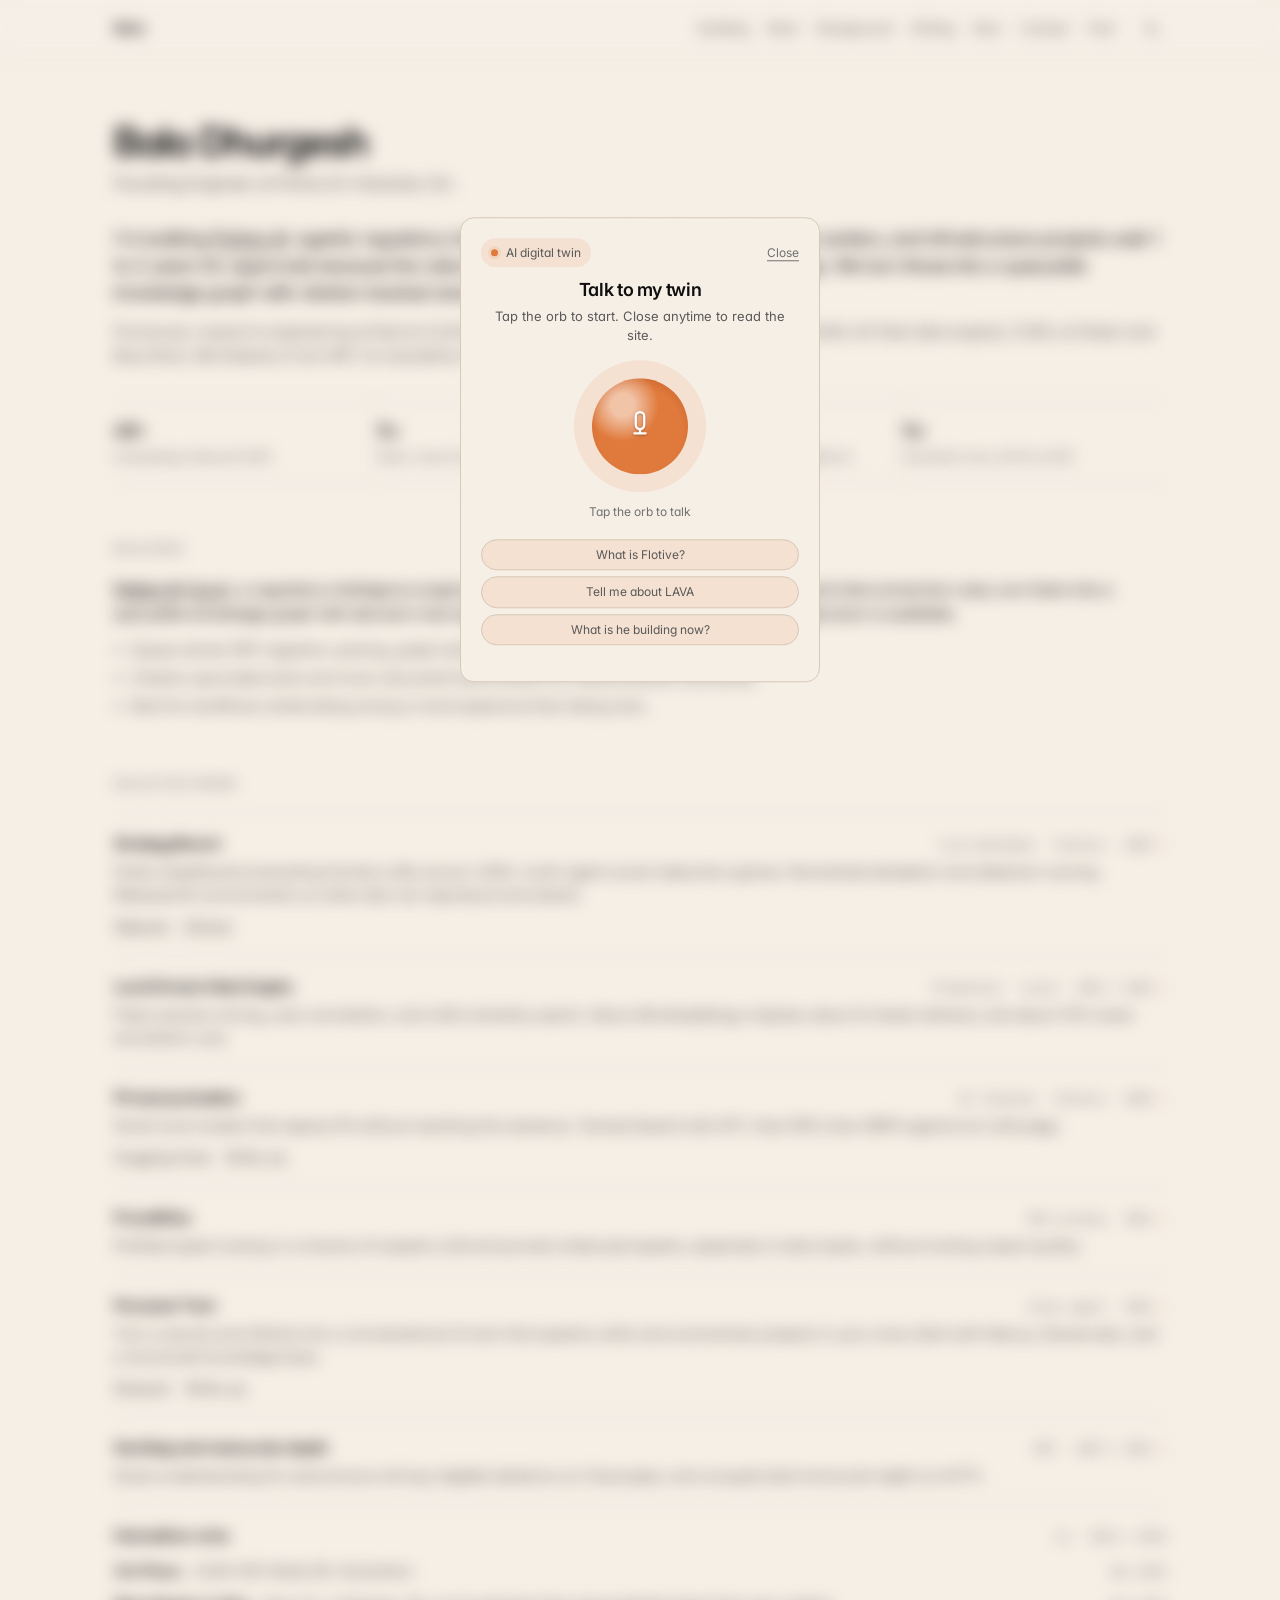
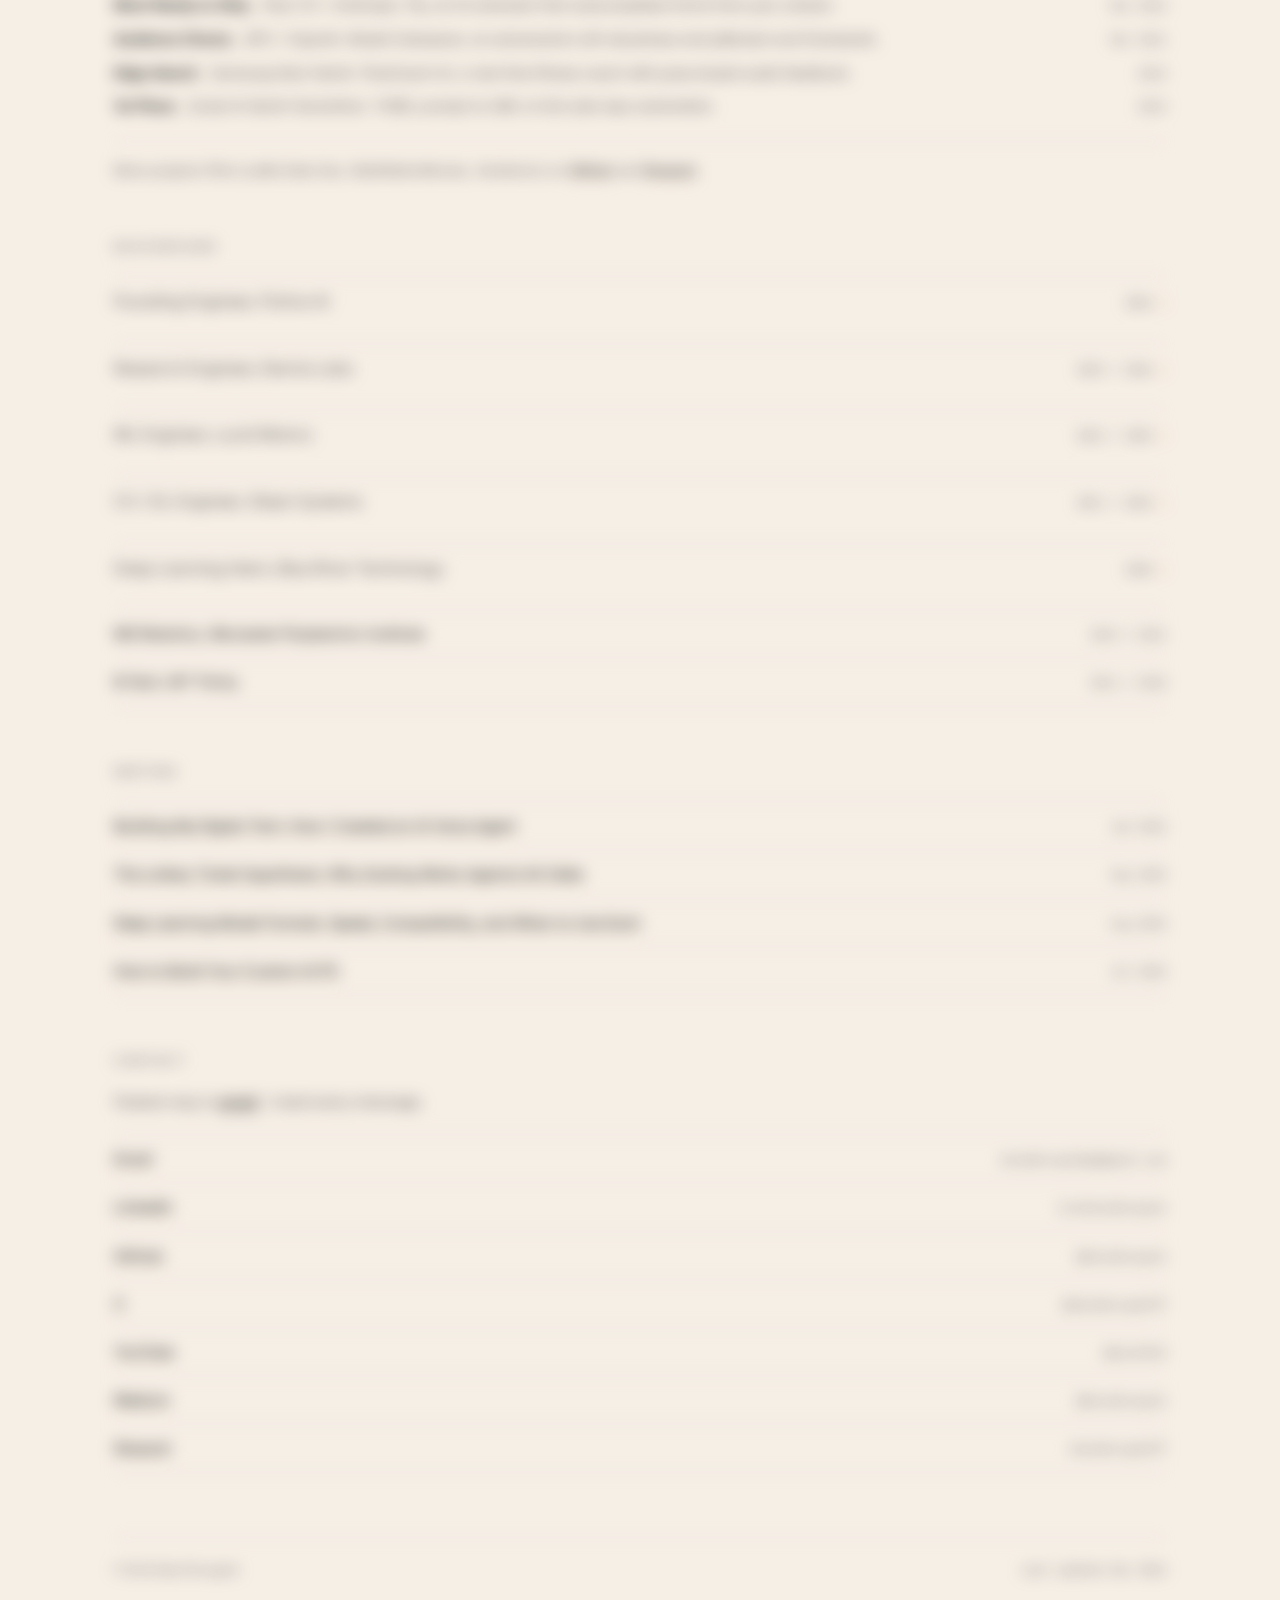
==== commit 63cbd992: "Show project and job details on click, and add YouTube plus the warm page background. Co-authored-by" ====
--- a/index.html
+++ b/index.html
@@ -64,6 +64,7 @@
       "https://www.linkedin.com/in/baladhurgesh/",
       "https://github.com/baladhurgesh",
       "https://x.com/baladhurgesh97",
+      "https://www.youtube.com/@bala7653",
       "https://medium.com/@baladhurgesh",
       "https://devpost.com/baladhurgesh97/"
     ],
@@ -155,13 +156,23 @@
       <h2>Selected work</h2>
       <ul class="rows">
         <li>
-          <div class="r-head">
-            <span class="r-title">StrategyBench</span>
-            <span class="r-meta mono">Live benchmark · Eternis · 2025</span>
-          </div>
-          <p>
-            Public leaderboard evaluating frontier LLMs across 1,000+ multi-agent social-deduction games. Normalized deception and detection scoring. Released RL environments so other labs can reproduce and extend.
-          </p>
+          <details>
+            <summary>
+              <div class="r-head">
+                <span class="r-title">StrategyBench</span>
+                <span class="r-meta mono">Live benchmark · Eternis · 2025</span>
+              </div>
+              <p>
+                Public leaderboard evaluating frontier LLMs across 1,000+ multi-agent social-deduction games. Normalized deception and detection scoring. Released RL environments so other labs can reproduce and extend.
+              </p>
+            </summary>
+            <ul class="more">
+              <li>Built the site and ran the experiments: 6 environments, 9 models, 1,000+ simulated games.</li>
+              <li>Deception Index covers evil, spy, and impostor roles. Detection Index covers good, villager, and crewmate roles.</li>
+              <li>Cross-game ranking uses normalized ELO so models can be compared across Avalon, Secret Hitler, Werewolf, Spyfall, and Among Us.</li>
+              <li>Game pages explain why a model ranks where it does, not only the final score.</li>
+            </ul>
+          </details>
           <p class="r-links">
             <a href="https://strategy.freysa.ai/" target="_blank" rel="noreferrer">Website</a>
             <a href="https://github.com/EternisAI/strategy-bench" target="_blank" rel="noreferrer">GitHub</a>
@@ -169,23 +180,84 @@
         </li>
 
         <li>
-          <div class="r-head">
-            <span class="r-title">LAVA at Lucid Motors</span>
-            <span class="r-meta mono">Production · 2022 / 2025</span>
-          </div>
-          <p>
-            CLIP and pgvector similarity search over multi-billion-frame fleet datasets. 5x faster visual retrieval, adopted across the autonomy org. Powered the Lucid Dream Data Engine, which prioritizes high-value driving scenarios to accelerate AV retraining.
+          <details>
+            <summary>
+              <div class="r-head">
+                <span class="r-title">Lucid Dream Data Engine</span>
+                <span class="r-meta mono">Production · Lucid · 2022 / 2025</span>
+              </div>
+              <p>
+                Fleet scenario mining, auto-annotation, and LAVA similarity search. About 6B embeddings indexed, about 5x faster retrieval, and about 70% lower annotation cost.
+              </p>
+            </summary>
+            <ul class="more">
+              <li>Uncertainty sampling from model probabilities, plus heuristics such as pedestrian confidence under 50% within 50 meters.</li>
+              <li>Trained BEVFusion on in-house camera and LiDAR data and fed those labels into human review.</li>
+              <li>LAVA does image-to-image and text-to-image search with metadata filters for date, vehicle, and location.</li>
+              <li>Also built a scalable 3D object-detection auto-annotation pipeline adopted across the autonomy org.</li>
+            </ul>
+          </details>
+        </li>
+
+        <li>
+          <details>
+            <summary>
+              <div class="r-head">
+                <span class="r-title">PII anonymization</span>
+                <span class="r-meta mono">RL finetune · Eternis · 2025</span>
+              </div>
+              <p>
+                Small local models that replace PII without rewriting the sentence. Trained Qwen3 with SFT, then DPO, then GRPO against an LLM judge.
+              </p>
+            </summary>
+            <ul class="more">
+              <li>The model emits a tool call, <span class="mono">replace_entities</span>, and leaves public figures untouched.</li>
+              <li>Judge scores format, PII detection, granularity, replacement quality, and category rules, from 0 to 10.</li>
+              <li>About 30k samples. Qwen3-4B reached 9.55/10. Qwen3-1.7B reached 9.20/10.</li>
+              <li>Quantization, KV cache, and speculative decoding: time to first token under 250ms on the 1.7B and 4B models.</li>
+            </ul>
+          </details>
+          <p class="r-links">
+            <a href="https://huggingface.co/collections/eternisai/anonymizer-model-series" target="_blank" rel="noreferrer">Hugging Face</a>
+            <a href="https://bit.ly/4pXWNk9" target="_blank" rel="noreferrer">Write-up</a>
           </p>
         </li>
 
         <li>
-          <div class="r-head">
-            <span class="r-title">Personal Twin</span>
-            <span class="r-meta mono">Voice agent · 2026</span>
-          </div>
-          <p>
-            Turn a resume and GitHub into a conversational AI twin that explains skills and summarizes projects in your voice. Built with Next.js, ElevenLabs, and a structured knowledge base.
-          </p>
+          <details>
+            <summary>
+              <div class="r-head">
+                <span class="r-title">PruneWise</span>
+                <span class="r-meta mono">MoE pruning · 2024</span>
+              </div>
+              <p>
+                Profiled expert routing in a mixture-of-experts LLM and pruned underused experts, especially in early layers, without hurting output quality.
+              </p>
+            </summary>
+            <ul class="more">
+              <li>Built token-load heatmaps, then ranked experts by load and importance.</li>
+              <li>Subclassed the MoE block so the forward pass routes only to kept experts, including the shared expert.</li>
+              <li>Outputs stayed fluent, and Hindi and Chinese behavior stayed consistent after pruning.</li>
+            </ul>
+          </details>
+        </li>
+
+        <li>
+          <details>
+            <summary>
+              <div class="r-head">
+                <span class="r-title">Personal Twin</span>
+                <span class="r-meta mono">Voice agent · 2026</span>
+              </div>
+              <p>
+                Turn a resume and GitHub into a conversational AI twin that explains skills and summarizes projects in your voice. Built with Next.js, ElevenLabs, and a structured knowledge base.
+              </p>
+            </summary>
+            <ul class="more">
+              <li>Private voice sessions: the site requests a short-lived token so the ElevenLabs key never ships to the browser.</li>
+              <li>Knowledge base is project one-pagers: role, metrics, and what to hand off when a detail is missing.</li>
+            </ul>
+          </details>
           <p class="r-links">
             <a href="https://devpost.com/baladhurgesh97/" target="_blank" rel="noreferrer">Devpost</a>
             <a href="https://medium.com/@baladhurgesh/building-my-digital-twin-how-i-created-an-ai-voice-agent-5b2c727ff9eb" target="_blank" rel="noreferrer">Write-up</a>
@@ -193,17 +265,22 @@
         </li>
 
         <li>
-          <div class="r-head">
-            <span class="r-title">PII Anonymization (Qwen3)</span>
-            <span class="r-meta mono">Finetune · Eternis · 2025</span>
-          </div>
-          <p>
-            Fine-tuned Qwen3 to redact and replace PII while preserving meaning. Production-ready model series shipped on Hugging Face.
-          </p>
-          <p class="r-links">
-            <a href="https://huggingface.co/collections/eternisai/anonymizer-model-series" target="_blank" rel="noreferrer">Hugging Face</a>
-            <a href="https://bit.ly/4pXWNk9" target="_blank" rel="noreferrer">Write-up</a>
-          </p>
+          <details>
+            <summary>
+              <div class="r-head">
+                <span class="r-title">SemSeg and monocular depth</span>
+                <span class="r-meta mono">WPI · 2019 / 2021</span>
+              </div>
+              <p>
+                Scene understanding for autonomous driving: SegNet ablations on Cityscapes, and unsupervised monocular depth on KITTI.
+              </p>
+            </summary>
+            <ul class="more">
+              <li>SegNet global class accuracy: baseline 82.27%, stride-2 convolution 63.55%, skip connections 86.1%.</li>
+              <li>Skip connections kept fine detail from the encoder. Replacing max-pool with stride convolution lost it.</li>
+              <li>Depth model trains on 29,000 unlabeled KITTI stereo pairs with photometric, smoothness, left-right, and temporal losses. Inference about 16ms per frame.</li>
+            </ul>
+          </details>
         </li>
 
         <li>
@@ -221,17 +298,62 @@
         </li>
       </ul>
       <p class="footnote">
-        More projects (PruneWise, Plot-LLaMa Data Gen, MathMatrixMovies, Verdictron) on <a href="https://github.com/baladhurgesh" target="_blank" rel="noreferrer">GitHub</a> and <a href="https://devpost.com/baladhurgesh97/" target="_blank" rel="noreferrer">Devpost</a>.
+        More projects (Plot-LLaMa Data Gen, MathMatrixMovies, Verdictron) on <a href="https://github.com/baladhurgesh" target="_blank" rel="noreferrer">GitHub</a> and <a href="https://devpost.com/baladhurgesh97/" target="_blank" rel="noreferrer">Devpost</a>.
       </p>
     </section>
 
     <section id="background" class="section">
       <h2>Background</h2>
       <ul class="entries">
-        <li><span>Research Engineer, Eternis Labs</span><span class="mono">2025 / 2026</span></li>
-        <li><span>ML Engineer, Lucid Motors</span><span class="mono">2022 / 2025</span></li>
-        <li><span>CV / DL Engineer, Shipin Systems</span><span class="mono">2021 / 2022</span></li>
-        <li><span>Deep Learning Intern, Blue River Technology</span><span class="mono">2020</span></li>
+        <li>
+          <details class="role">
+            <summary><span>Founding Engineer, Flotive AI</span><span class="mono">2026</span></summary>
+            <ul class="more">
+              <li>Built a regulatory intelligence platform that turns filings into a graph for agent retrieval and reasoning.</li>
+              <li>Shipped an engine that decides permit applicability, so review is faster and less manual.</li>
+              <li>Launched sentiment intelligence to track public perception around energy projects.</li>
+            </ul>
+          </details>
+        </li>
+        <li>
+          <details class="role">
+            <summary><span>Research Engineer, Eternis Labs</span><span class="mono">2025 / 2026</span></summary>
+            <ul class="more">
+              <li>Fine-tuned Qwen3 to redact and replace PII, then pushed quality with DPO and GRPO.</li>
+              <li>Built StrategyBench: website, experiments, and a public leaderboard for multi-agent games.</li>
+              <li>Built a Gmail drafting agent with long-term memory and a relationship graph for context-aware replies.</li>
+            </ul>
+          </details>
+        </li>
+        <li>
+          <details class="role">
+            <summary><span>ML Engineer, Lucid Motors</span><span class="mono">2022 / 2025</span></summary>
+            <ul class="more">
+              <li>Designed LAVA, similarity search over multi-billion-frame fleet data, about 5x faster retrieval.</li>
+              <li>Built a camera and LiDAR auto-annotation pipeline that cut labeling cost by about 70%.</li>
+              <li>Mentored uncertainty sampling and scenario heuristics for the Lucid Dream Data Engine.</li>
+            </ul>
+          </details>
+        </li>
+        <li>
+          <details class="role">
+            <summary><span>CV / DL Engineer, Shipin Systems</span><span class="mono">2021 / 2022</span></summary>
+            <ul class="more">
+              <li>Built an end-to-end ML pipeline for ingestion, labeling, training, and inference.</li>
+              <li>Cut iteration cycles by about 50%.</li>
+            </ul>
+          </details>
+        </li>
+        <li>
+          <details class="role">
+            <summary><span>Deep Learning Intern, Blue River Technology</span><span class="mono">2020</span></summary>
+            <ul class="more">
+              <li>Multi-camera segmentation with a shared encoder, about 40% faster inference.</li>
+              <li>Active learning for labeling: ensemble uncertainty beat autoencoder novelty. Annotation cost down about 60%.</li>
+              <li>Setup was 5k baseline images, a 10k pool, and the next 2k chosen for retraining.</li>
+            </ul>
+          </details>
+        </li>
         <li><span>MS Robotics, Worcester Polytechnic Institute</span><span class="mono">2019 / 2021</span></li>
         <li><span>B.Tech, NIT Trichy</span><span class="mono">2014 / 2018</span></li>
       </ul>
@@ -269,6 +391,7 @@
         <li><a href="https://www.linkedin.com/in/baladhurgesh/" target="_blank" rel="noreferrer">LinkedIn</a><span class="mono">/in/baladhurgesh</span></li>
         <li><a href="https://github.com/baladhurgesh" target="_blank" rel="noreferrer">GitHub</a><span class="mono">@baladhurgesh</span></li>
         <li><a href="https://x.com/baladhurgesh97" target="_blank" rel="noreferrer">X</a><span class="mono">@baladhurgesh97</span></li>
+        <li><a href="https://www.youtube.com/@bala7653" target="_blank" rel="noreferrer">YouTube</a><span class="mono">@bala7653</span></li>
         <li><a href="https://medium.com/@baladhurgesh" target="_blank" rel="noreferrer">Medium</a><span class="mono">@baladhurgesh</span></li>
         <li><a href="https://devpost.com/baladhurgesh97/" target="_blank" rel="noreferrer">Devpost</a><span class="mono">baladhurgesh97</span></li>
       </ul>
--- a/style.css
+++ b/style.css
@@ -2,12 +2,12 @@
   color-scheme: light dark;
   accent-color: #e07a3c;
 
-  --bg: #fafaf9;
+  --bg: #f6efe6;
   --text: #0f0f0f;
   --muted: #5a5a5a;
   --dim: #717171;
-  --line: #ececea;
-  --line-strong: #c8c8c4;
+  --line: #eadfd3;
+  --line-strong: #d8c7b6;
   --accent: #e07a3c;
   --accent-soft: rgba(224, 122, 60, 0.12);
   --sans: "Inter", ui-sans-serif, system-ui, -apple-system, "Segoe UI", Roboto, Helvetica, Arial, sans-serif;
@@ -42,6 +42,9 @@
 
 html[data-theme="light"] {
   color-scheme: light;
+  --bg: #f6efe6;
+  --line: #eadfd3;
+  --line-strong: #d8c7b6;
 }
 
 * { box-sizing: border-box; }
@@ -115,7 +118,7 @@
   position: sticky;
   top: 0;
   z-index: 120;
-  background: rgba(250, 250, 249, 0.85);
+  background: rgba(246, 239, 230, 0.9);
   backdrop-filter: saturate(140%) blur(10px);
   -webkit-backdrop-filter: saturate(140%) blur(10px);
   border-bottom: 1px solid var(--line);
@@ -124,7 +127,7 @@
   :root:not([data-theme="light"]) .topbar { background: rgba(12, 12, 12, 0.75); }
 }
 html[data-theme="dark"] .topbar { background: rgba(12, 12, 12, 0.75); }
-html[data-theme="light"] .topbar { background: rgba(250, 250, 249, 0.85); }
+html[data-theme="light"] .topbar { background: rgba(246, 239, 230, 0.9); }
 .topbar-inner {
   max-width: var(--max);
   margin: 0 auto;
@@ -317,6 +320,31 @@
   .rows > li:hover { padding-left: 0; }
 }
 .rows > li:last-child { border-bottom: 1px solid var(--line); }
+.rows details > summary,
+.role > summary {
+  list-style: none;
+  cursor: pointer;
+}
+.rows details > summary::-webkit-details-marker,
+.role > summary::-webkit-details-marker { display: none; }
+details:not([open]) > :not(summary) { display: none; }
+.rows details > summary .r-meta::after,
+.role > summary .mono::after {
+  content: "  +";
+  color: var(--accent);
+}
+.rows details[open] > summary .r-meta::after,
+.role[open] > summary .mono::after {
+  content: "  –";
+}
+.more {
+  margin: 10px 0 0;
+  padding-left: 18px;
+  color: var(--muted);
+  font-size: 14.5px;
+  line-height: 1.6;
+}
+.more li { margin: 0 0 6px; }
 .r-head {
   display: flex;
   align-items: baseline;
@@ -383,7 +411,7 @@
   padding: 0;
   margin: 0;
 }
-.entries li {
+.entries > li {
   display: grid;
   grid-template-columns: 1fr auto;
   align-items: baseline;
@@ -392,11 +420,22 @@
   border-top: 1px solid var(--line);
   font-size: 14.5px;
 }
-.entries li:last-child { border-bottom: 1px solid var(--line); }
-.entries li > a {
+.entries > li:has(.role) {
+  display: block;
+  padding: 0;
+}
+.role > summary {
+  display: grid;
+  grid-template-columns: 1fr auto;
+  align-items: baseline;
+  gap: 24px;
+  padding: 12px 0;
+}
+.entries > li:last-child { border-bottom: 1px solid var(--line); }
+.entries > li > a {
   text-decoration-color: var(--line-strong);
 }
-.entries li > a:hover { color: var(--text); text-decoration-color: var(--text); }
+.entries > li > a:hover { color: var(--text); text-decoration-color: var(--text); }
 
 /* Contact */
 .contact-line {
@@ -514,7 +553,8 @@
   .sub { font-size: 10.5pt; }
   .section { margin: 20px 0; page-break-inside: auto; }
   .section h2 { font-size: 9pt; margin: 0 0 10px; page-break-after: avoid; }
-  .rows > li, .entries li { page-break-inside: avoid; padding: 8px 0; }
+  .rows > li, .entries > li { page-break-inside: avoid; padding: 8px 0; }
+  details:not([open]) > :not(summary) { display: block; }
   .rows > li:hover { padding-left: 0; }
   a { color: #000; text-decoration: none; }
   a[href^="http"]::after,
@@ -542,7 +582,8 @@
     gap: 2px;
   }
   .r-meta { white-space: normal; }
-  .entries li {
+  .entries > li,
+  .role > summary {
     grid-template-columns: 1fr;
     gap: 2px;
   }
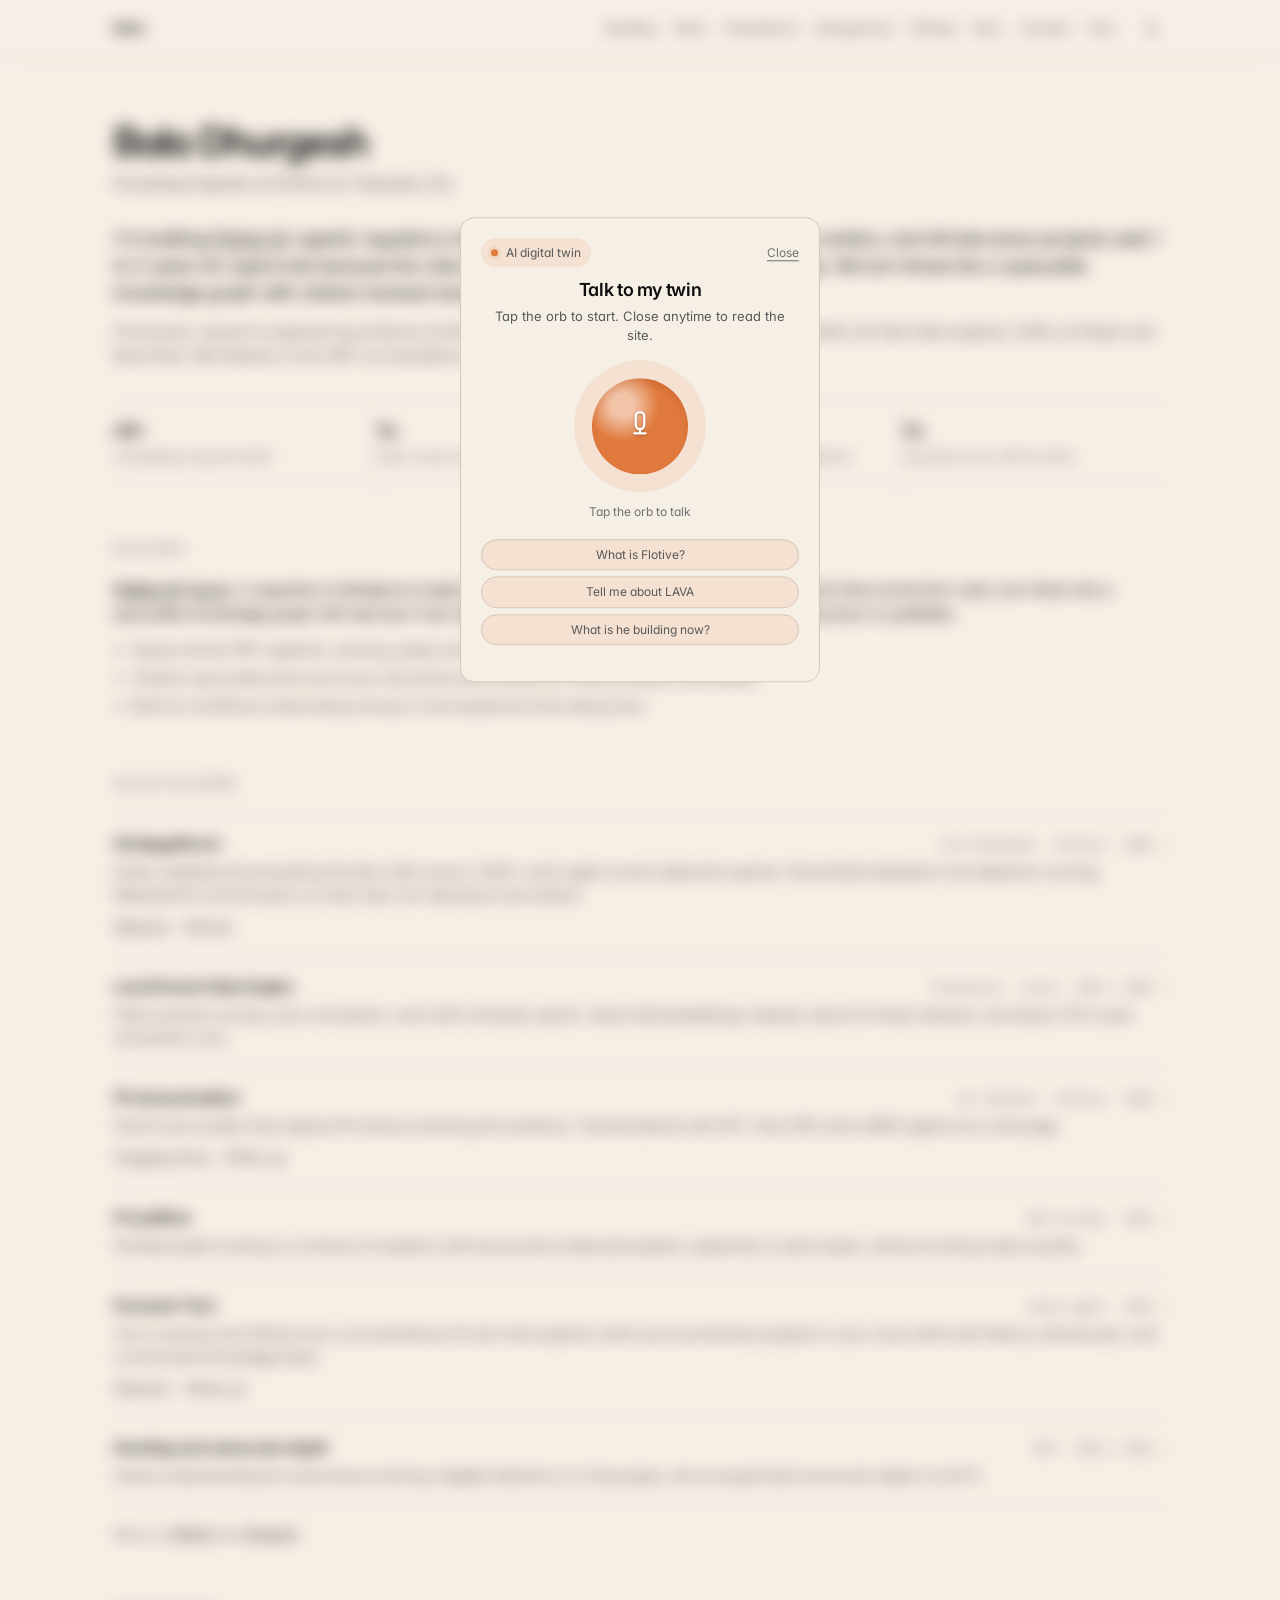
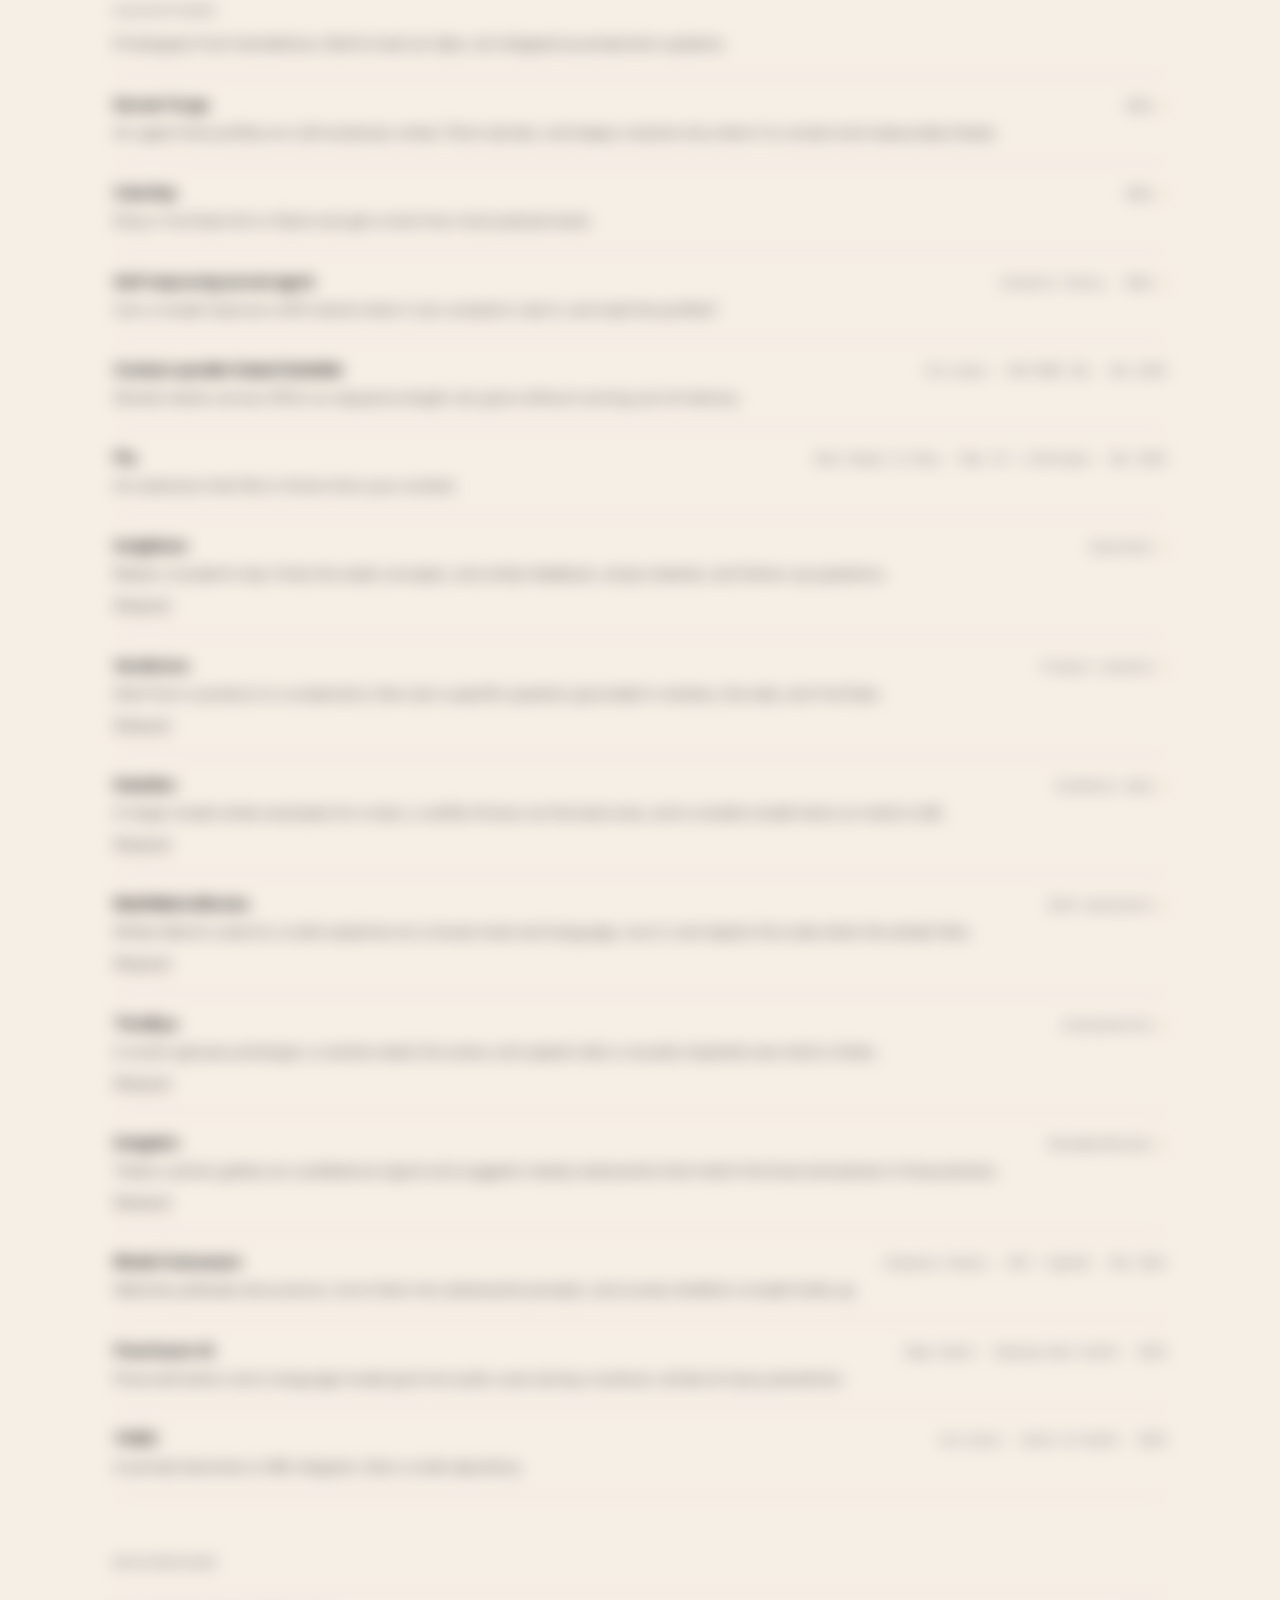
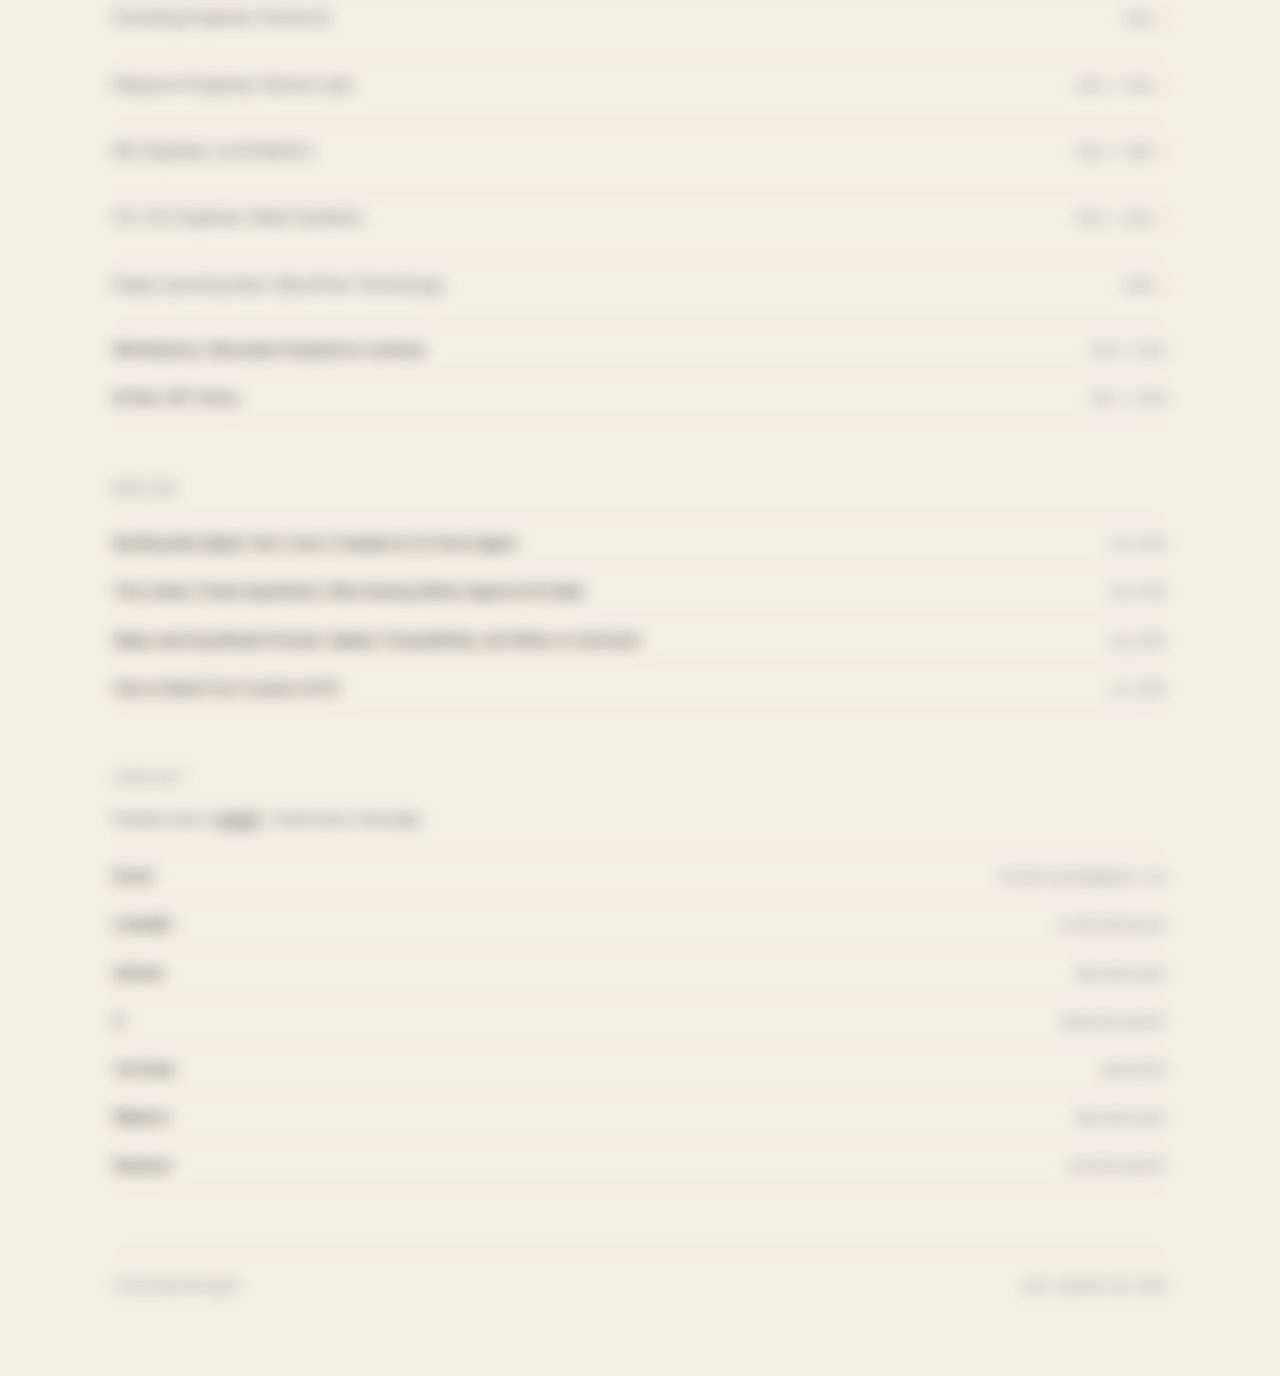
==== commit 6c439ad0: "Add a Hackathons section with the prototype projects and the placed wins. Co-authored-by: Cursor <cu" ====
--- a/index.html
+++ b/index.html
@@ -85,6 +85,7 @@
       <div class="topbar-links">
         <a href="#building">Building</a>
         <a href="#work">Work</a>
+        <a href="#hackathons">Hackathons</a>
         <a href="#background">Background</a>
         <a href="#writing">Writing</a>
         <a href="now.html">Now</a>
@@ -283,23 +284,193 @@
           </details>
         </li>
 
-        <li>
-          <div class="r-head">
-            <span class="r-title">Hackathon wins</span>
-            <span class="r-meta mono">5x · 2023 / 2025</span>
-          </div>
-          <ul class="r-wins">
-            <li><strong>3rd Place</strong>, CUDA GPU Mode IRL Hackathon. <span class="mono">Nov 2025</span></li>
-            <li><strong>Most Ready to Ship</strong>, Pear VC × Anthropic. Ply, an AI extension that autocompletes forms from your context. <span class="mono">Mar 2025</span></li>
-            <li><strong>Audience Choice</strong>, SPC × OpenAI. Model Colosseum, an adversarial LLM robustness and jailbreak eval framework. <span class="mono">Mar 2024</span></li>
-            <li><strong>Edge Award</strong>, Samsung Next GenAI. FlowCoach AI, a real-time fitness coach with pose-based audio feedback. <span class="mono">2023</span></li>
-            <li><strong>1st Place</strong>, Scale AI GenAI Hackathon. YOBO, prompt to UML to full code repo automation. <span class="mono">2023</span></li>
-          </ul>
-        </li>
       </ul>
       <p class="footnote">
-        More projects (Plot-LLaMa Data Gen, MathMatrixMovies, Verdictron) on <a href="https://github.com/baladhurgesh" target="_blank" rel="noreferrer">GitHub</a> and <a href="https://devpost.com/baladhurgesh97/" target="_blank" rel="noreferrer">Devpost</a>.
+        More on <a href="https://github.com/baladhurgesh" target="_blank" rel="noreferrer">GitHub</a> and <a href="https://devpost.com/baladhurgesh97/" target="_blank" rel="noreferrer">Devpost</a>.
       </p>
+    </section>
+
+    <section id="hackathons" class="section">
+      <h2>Hackathons</h2>
+      <p class="sub">Prototypes from hackathons. Built to test an idea, not shipped as production systems.</p>
+      <ul class="rows">
+        <li>
+          <details>
+            <summary>
+              <div class="r-head">
+                <span class="r-title">Kernel-Forge</span>
+                <span class="r-meta mono">2026</span>
+              </div>
+              <p>An agent that profiles an LLM workload, writes Triton kernels, and keeps a kernel only when it is correct and measurably faster.</p>
+            </summary>
+            <ul class="more">
+              <li>The loop is profile, find the expensive op, generate a kernel, compile, test correctness, benchmark, then try again.</li>
+              <li>On one Qwen run on DGX Spark, throughput moved from about 205 to 220 tokens per second.</li>
+            </ul>
+          </details>
+        </li>
+        <li>
+          <details>
+            <summary>
+              <div class="r-head">
+                <span class="r-title">CatchUp</span>
+                <span class="r-meta mono">2026</span>
+              </div>
+              <p>Drop a YouTube link in Slack and get a short two-host podcast back.</p>
+            </summary>
+            <ul class="more">
+              <li>Pulls the transcript, keeps the parts you asked about, writes a dialogue, synthesizes the audio, and posts the MP3.</li>
+              <li>Can also save notes to Google Drive and Notion.</li>
+            </ul>
+          </details>
+        </li>
+        <li>
+          <details>
+            <summary>
+              <div class="r-head">
+                <span class="r-title">Self-improving kernel agent</span>
+                <span class="r-meta mono">Cerebral Valley · 2026</span>
+              </div>
+              <p>Can a model improve a GPU kernel when it can compile it, test it, and read the profiler?</p>
+            </summary>
+            <ul class="more">
+              <li>The reward is measurement: whether it compiles, whether it is correct, and what the latency, throughput, and profiler say.</li>
+              <li>Feedback is from the run, not from another paragraph of advice.</li>
+            </ul>
+          </details>
+        </li>
+        <li>
+          <div class="r-head">
+            <span class="r-title">Context-parallel Gated DeltaNet</span>
+            <span class="r-meta mono">3rd place · GPU MODE IRL · Nov 2025</span>
+          </div>
+          <p>Shards tokens across GPUs so sequence length can grow without running out of memory.</p>
+        </li>
+        <li>
+          <div class="r-head">
+            <span class="r-title">Ply</span>
+            <span class="r-meta mono">Most Ready to Ship · Pear VC × Anthropic · Mar 2025</span>
+          </div>
+          <p>An extension that fills in forms from your context.</p>
+        </li>
+        <li>
+          <details>
+            <summary>
+              <div class="r-head">
+                <span class="r-title">Insightium</span>
+                <span class="r-meta mono">Education</span>
+              </div>
+              <p>Reads a student’s test, finds the weak concepts, and writes feedback, study material, and follow-up questions.</p>
+            </summary>
+            <ul class="more">
+              <li>The loop is assessment, diagnosis, personalized material, then more questions.</li>
+              <li>Works from the answer sheet itself, including handwritten pages, instead of stopping at a score.</li>
+            </ul>
+          </details>
+          <p class="r-links"><a href="https://devpost.com/software/insightium" target="_blank" rel="noreferrer">Devpost</a></p>
+        </li>
+        <li>
+          <details>
+            <summary>
+              <div class="r-head">
+                <span class="r-title">Verdictron</span>
+                <span class="r-meta mono">Product research</span>
+              </div>
+              <p>Start from a product or a screenshot, then ask a specific question grounded in reviews, the web, and YouTube.</p>
+            </summary>
+            <ul class="more">
+              <li>Identifies the product, gathers reviews and transcripts, stores them for search, and answers from that material.</li>
+              <li>Retrieval is the relevant passage, not the whole video.</li>
+              <li>Sponsor awards from Deep Lake / ActiveLoop, HappyRobot, and SambaNova.</li>
+            </ul>
+          </details>
+          <p class="r-links"><a href="https://devpost.com/software/verdictron" target="_blank" rel="noreferrer">Devpost</a></p>
+        </li>
+        <li>
+          <details>
+            <summary>
+              <div class="r-head">
+                <span class="r-title">DataGen</span>
+                <span class="r-meta mono">Synthetic data</span>
+              </div>
+              <p>A larger model writes examples for a task, a verifier throws out the bad ones, and a smaller model trains on what is left.</p>
+            </summary>
+            <ul class="more">
+              <li>Generation alone is not the pipeline. It also checks, filters, and evaluates before the next round of examples.</li>
+            </ul>
+          </details>
+          <p class="r-links"><a href="https://devpost.com/software/datagen" target="_blank" rel="noreferrer">Devpost</a></p>
+        </li>
+        <li>
+          <details>
+            <summary>
+              <div class="r-head">
+                <span class="r-title">MathMatrixMovies</span>
+                <span class="r-meta mono">Math explainers</span>
+              </div>
+              <p>Writes Manim code for a math explainer at a chosen level and language, runs it, and repairs the code when the render fails.</p>
+            </summary>
+            <ul class="more">
+              <li>The loop is generate, execute, read the failure, repair, and run again.</li>
+              <li>The failed and fixed programs are pairs that could train a smaller model for animation code.</li>
+            </ul>
+          </details>
+          <p class="r-links"><a href="https://devpost.com/software/mathmatrixmovies" target="_blank" rel="noreferrer">Devpost</a></p>
+        </li>
+        <li>
+          <details>
+            <summary>
+              <div class="r-head">
+                <span class="r-title">ThirdEye</span>
+                <span class="r-meta mono">Accessibility</span>
+              </div>
+              <p>A smart-glasses prototype: a camera reads the scene, and speech tells a visually impaired user what is there.</p>
+            </summary>
+            <ul class="more">
+              <li>They can also ask a question out loud and get a spoken answer.</li>
+              <li>Camera, vision, speech-to-text, reasoning, then text-to-speech.</li>
+            </ul>
+          </details>
+          <p class="r-links"><a href="https://devpost.com/software/thirdeye-30r7z1" target="_blank" rel="noreferrer">Devpost</a></p>
+        </li>
+        <li>
+          <details>
+            <summary>
+              <div class="r-head">
+                <span class="r-title">ImageInn</span>
+                <span class="r-meta mono">Recommendations</span>
+              </div>
+              <p>Treats a photo gallery as a preference signal and suggests nearby restaurants that match the food and places in those photos.</p>
+            </summary>
+            <ul class="more">
+              <li>CLIP embeddings and vector search, instead of asking someone to fill out a taste profile.</li>
+              <li>Galleries are private, so what the system is allowed to see is part of the product.</li>
+            </ul>
+          </details>
+          <p class="r-links"><a href="https://devpost.com/software/imageinn" target="_blank" rel="noreferrer">Devpost</a></p>
+        </li>
+        <li>
+          <div class="r-head">
+            <span class="r-title">Model Colosseum</span>
+            <span class="r-meta mono">Audience Choice · SPC × OpenAI · Mar 2024</span>
+          </div>
+          <p>Watches jailbreak discussions, turns them into adversarial prompts, and scores whether a model holds up.</p>
+        </li>
+        <li>
+          <div class="r-head">
+            <span class="r-title">FlowCoach AI</span>
+            <span class="r-meta mono">Edge Award · Samsung Next GenAI · 2023</span>
+          </div>
+          <p>Pose estimation and a language model give live audio cues during a workout, aimed at injury prevention.</p>
+        </li>
+        <li>
+          <div class="r-head">
+            <span class="r-title">YOBO</span>
+            <span class="r-meta mono">1st place · Scale AI GenAI · 2023</span>
+          </div>
+          <p>A prompt becomes a UML diagram, then a code repository.</p>
+        </li>
+      </ul>
     </section>
 
     <section id="background" class="section">
--- a/style.css
+++ b/style.css
@@ -277,6 +277,7 @@
   margin: 56px 0;
   scroll-margin-top: 72px;
 }
+.section h2 + .sub { margin: -8px 0 18px; }
 .section h2 {
   margin: 0 0 20px;
   font-size: 12px;
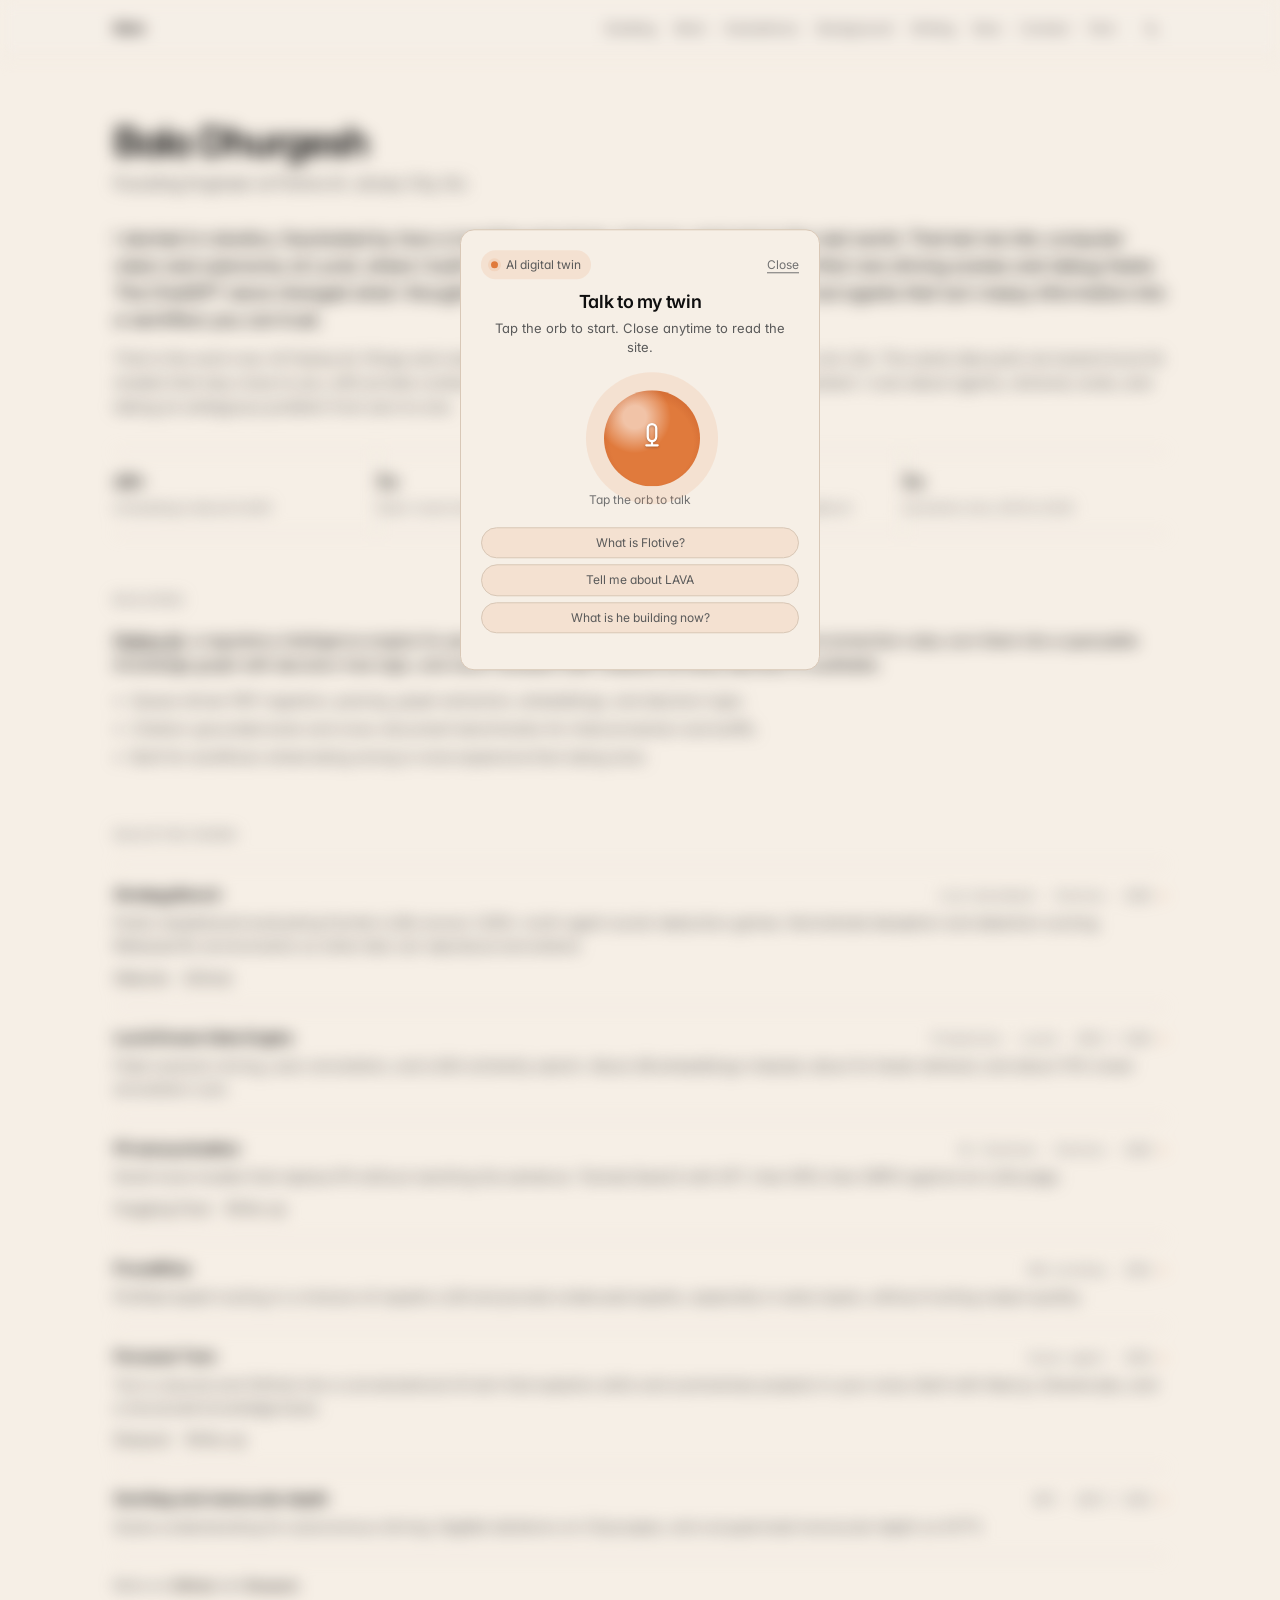
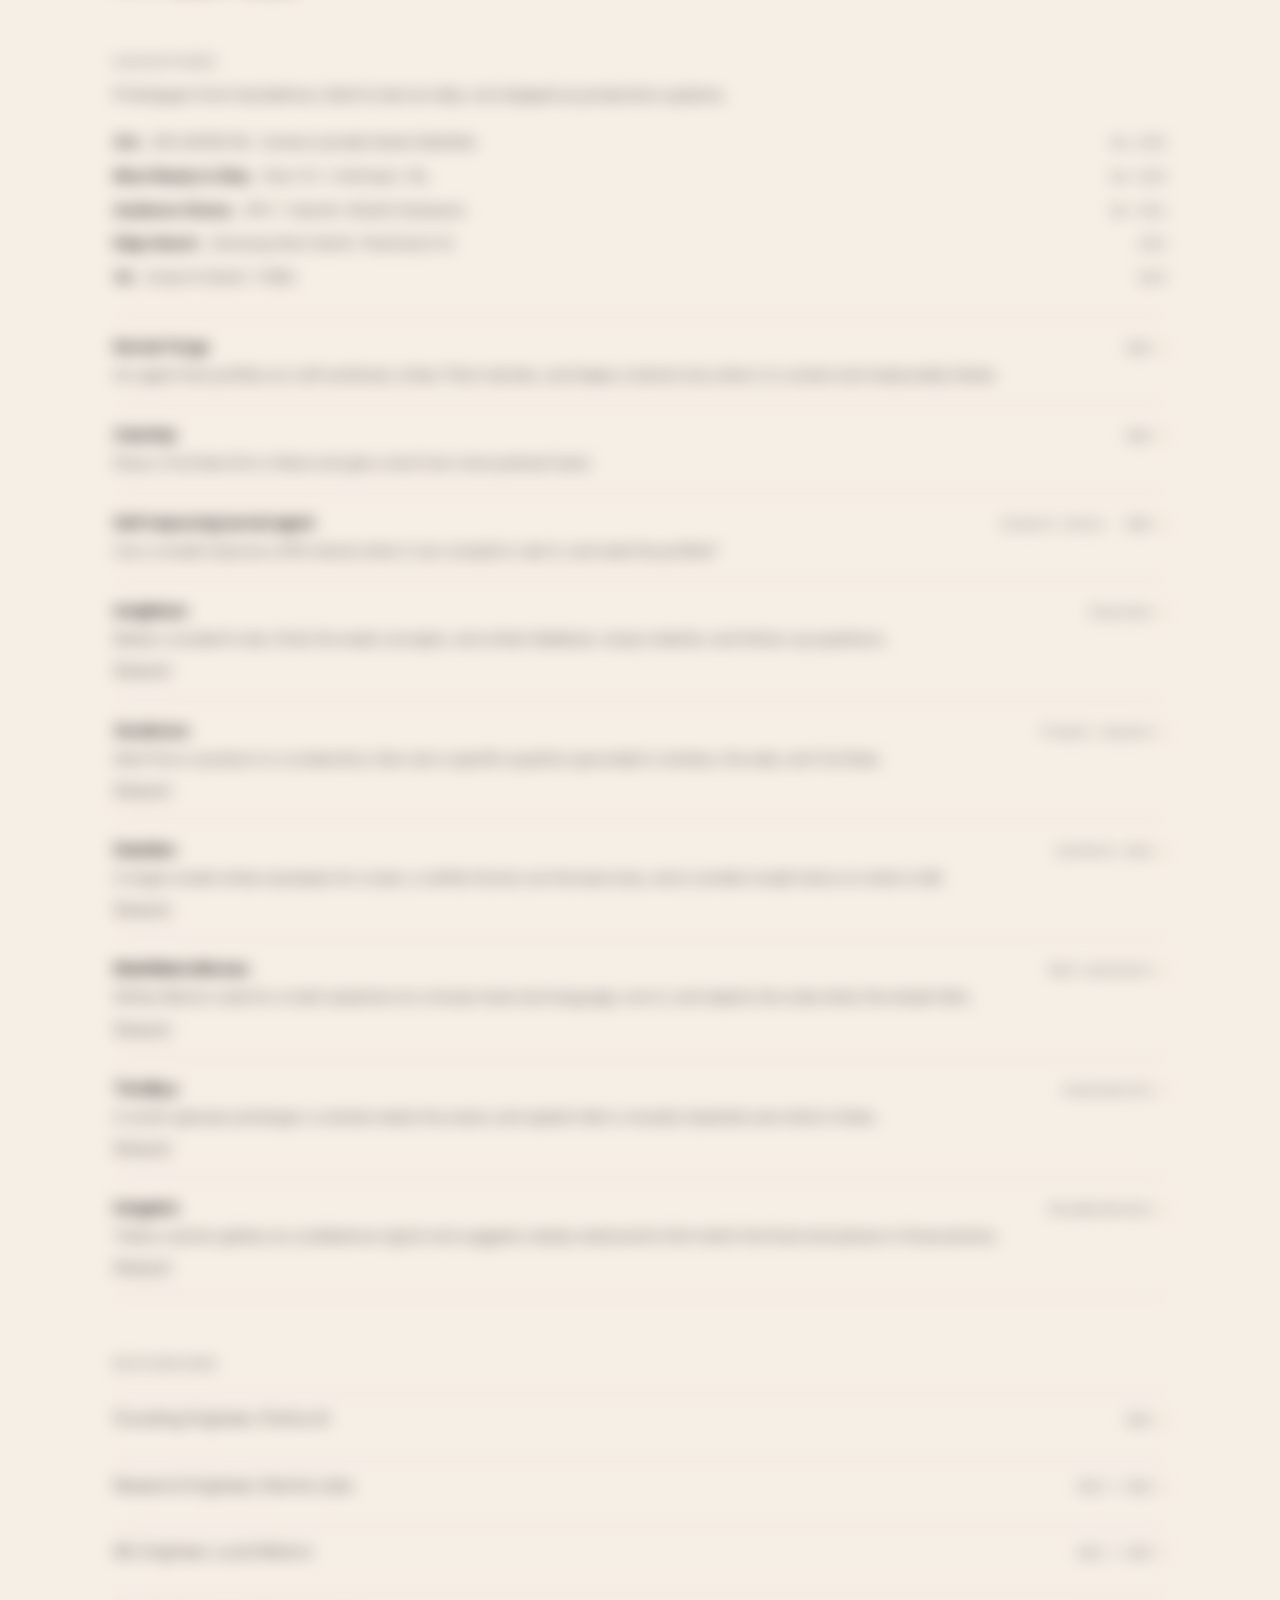
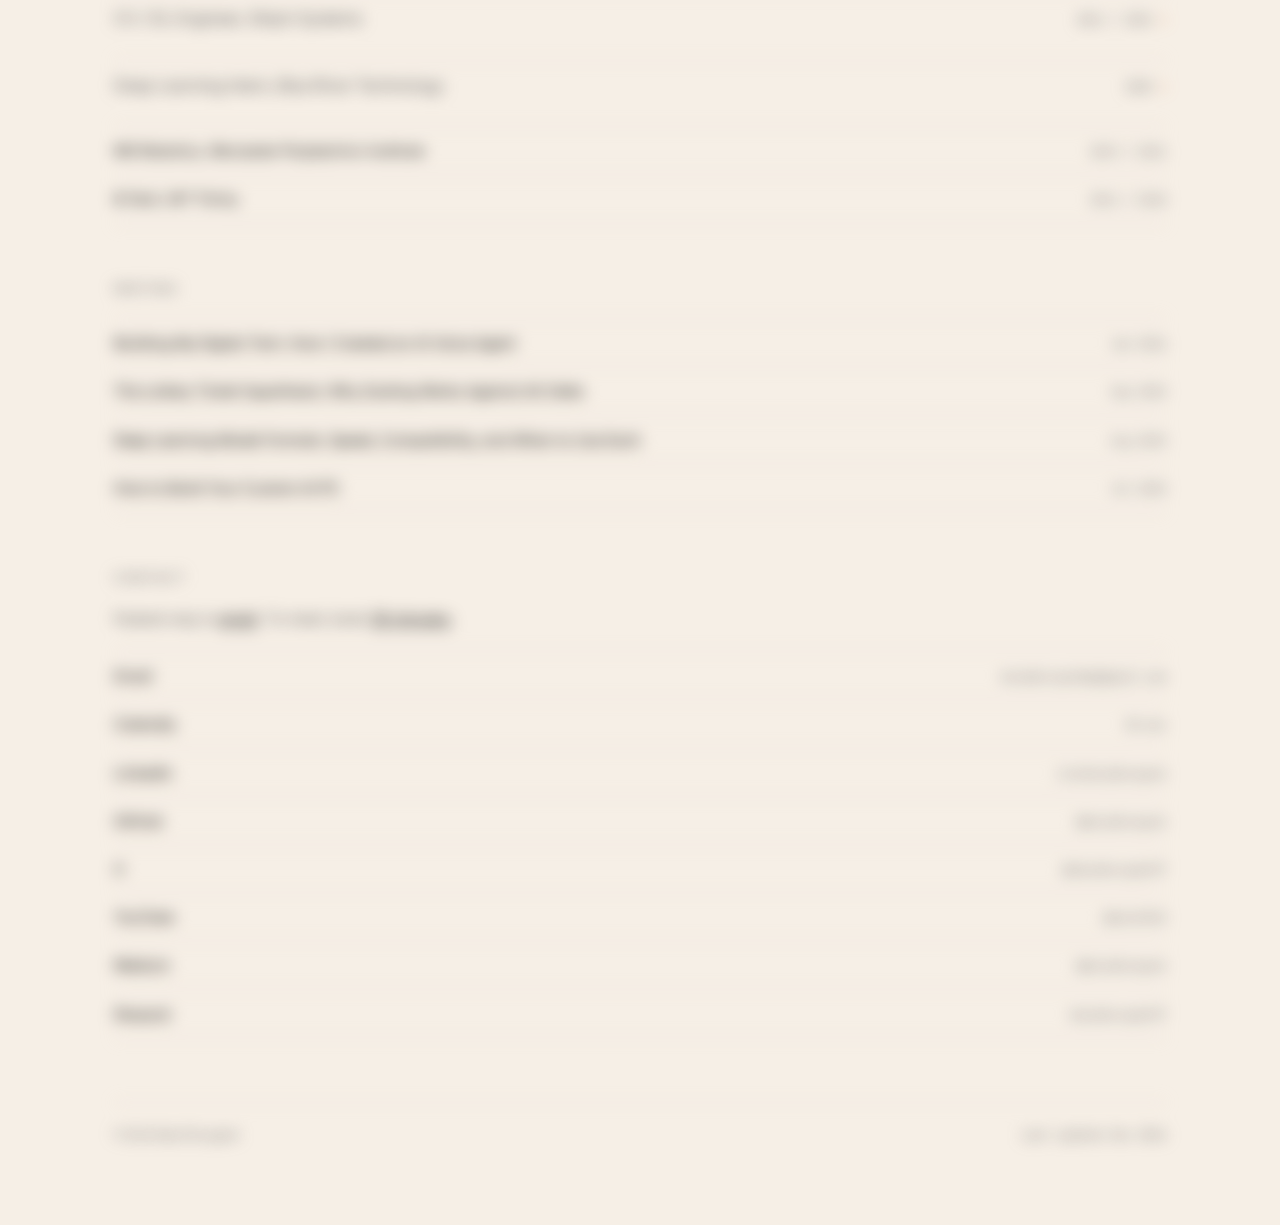
==== commit e2d5eb74: "Rewrite the intro around the robotics-to-agents story, and tighten location, booking, and hackathon " ====
--- a/index.html
+++ b/index.html
@@ -57,10 +57,9 @@
     "url": "https://baladhurgesh.github.io/",
     "jobTitle": "Founding Engineer",
     "worksFor": { "@type": "Organization", "name": "Flotive AI", "url": "https://flotive.ai" },
-    "address": { "@type": "PostalAddress", "addressLocality": "Hoboken", "addressRegion": "NJ", "addressCountry": "US" },
+    "address": { "@type": "PostalAddress", "addressLocality": "Jersey City", "addressRegion": "NJ", "addressCountry": "US" },
     "email": "mailto:baladhurgeshbp@gmail.com",
     "sameAs": [
-      "https://flotive.ai/team.html",
       "https://www.linkedin.com/in/baladhurgesh/",
       "https://github.com/baladhurgesh",
       "https://x.com/baladhurgesh97",
@@ -108,13 +107,13 @@
 
     <header class="hero">
       <h1>Bala Dhurgesh</h1>
-      <p class="role">Founding Engineer at Flotive AI. Hoboken, NJ.</p>
+      <p class="role">Founding Engineer at Flotive AI. Jersey City, NJ.</p>
 
       <p class="lede">
-        I'm building <a href="https://flotive.ai" target="_blank" rel="noreferrer">Flotive AI</a>: agentic regulatory intelligence for permitting. Renewables, data centers, and infrastructure projects wait 1 to 2 years for approvals because the rules live across thousands of unstructured filings. We turn those into a queryable knowledge graph with citation-backed answers, so permitting can move in weeks.
+        I started in robotics, fascinated by how a machine perceives, reasons, and acts in the real world. That led me into computer vision and autonomy at Lucid, where I built fleet intelligence and LAVA so teams could find rare driving scenes and debug faster. The ChatGPT wave changed what I thought software could be: not another chat box, but agents that turn messy information into a workflow you can trust.
       </p>
       <p class="sub">
-        Previously: research engineering at Eternis (LLM evals, fine-tuning, agents), ML at Lucid Motors (LAVA, AV fleet data engine), CV/DL at Shipin and Blue River. MS Robotics from WPI. 5x hackathon winner.
+        That is the work now. At <a href="https://flotive.ai" target="_blank" rel="noreferrer">Flotive AI</a>, filings and rules become a knowledge graph with answers you can cite. The same idea pulls me toward local AI: models that stay close to you, with private context, low latency, and more control than a cloud assistant. I care about agents, retrieval, evals, and taking an ambiguous problem from zero to one.
       </p>
 
       <!-- PROOF STRIP: swap these stats for live Flotive numbers when ready -->
@@ -143,7 +142,7 @@
 
       <div class="prose">
         <p>
-          <a href="https://flotive.ai" target="_blank" rel="noreferrer"><strong>Flotive AI</strong></a> (<a href="https://flotive.ai/team.html" target="_blank" rel="noreferrer">team</a>), a regulatory intelligence engine for permitting. We ingest messy filings, tariffs, and interconnection rules, turn them into a queryable knowledge graph with decision-tree logic, and return answers with citations so every decision is auditable.
+          <a href="https://flotive.ai" target="_blank" rel="noreferrer"><strong>Flotive AI</strong></a>, a regulatory intelligence engine for permitting. We ingest messy filings, tariffs, and interconnection rules, turn them into a queryable knowledge graph with decision-tree logic, and return answers with citations so every decision is auditable.
         </p>
         <ul>
           <li>Queue-driven PDF ingestion, parsing, graph extraction, embeddings, and decision logic.</li>
@@ -293,6 +292,13 @@
     <section id="hackathons" class="section">
       <h2>Hackathons</h2>
       <p class="sub">Prototypes from hackathons. Built to test an idea, not shipped as production systems.</p>
+      <ul class="r-wins" aria-label="Placed projects">
+        <li><strong>3rd</strong>, GPU MODE IRL. Context-parallel Gated DeltaNet. <span class="mono">Nov 2025</span></li>
+        <li><strong>Most Ready to Ship</strong>, Pear VC × Anthropic. Ply. <span class="mono">Mar 2025</span></li>
+        <li><strong>Audience Choice</strong>, SPC × OpenAI. Model Colosseum. <span class="mono">Mar 2024</span></li>
+        <li><strong>Edge Award</strong>, Samsung Next GenAI. FlowCoach AI. <span class="mono">2023</span></li>
+        <li><strong>1st</strong>, Scale AI GenAI. YOBO. <span class="mono">2023</span></li>
+      </ul>
       <ul class="rows">
         <li>
           <details>
@@ -338,20 +344,6 @@
               <li>Feedback is from the run, not from another paragraph of advice.</li>
             </ul>
           </details>
-        </li>
-        <li>
-          <div class="r-head">
-            <span class="r-title">Context-parallel Gated DeltaNet</span>
-            <span class="r-meta mono">3rd place · GPU MODE IRL · Nov 2025</span>
-          </div>
-          <p>Shards tokens across GPUs so sequence length can grow without running out of memory.</p>
-        </li>
-        <li>
-          <div class="r-head">
-            <span class="r-title">Ply</span>
-            <span class="r-meta mono">Most Ready to Ship · Pear VC × Anthropic · Mar 2025</span>
-          </div>
-          <p>An extension that fills in forms from your context.</p>
         </li>
         <li>
           <details>
@@ -449,27 +441,6 @@
           </details>
           <p class="r-links"><a href="https://devpost.com/software/imageinn" target="_blank" rel="noreferrer">Devpost</a></p>
         </li>
-        <li>
-          <div class="r-head">
-            <span class="r-title">Model Colosseum</span>
-            <span class="r-meta mono">Audience Choice · SPC × OpenAI · Mar 2024</span>
-          </div>
-          <p>Watches jailbreak discussions, turns them into adversarial prompts, and scores whether a model holds up.</p>
-        </li>
-        <li>
-          <div class="r-head">
-            <span class="r-title">FlowCoach AI</span>
-            <span class="r-meta mono">Edge Award · Samsung Next GenAI · 2023</span>
-          </div>
-          <p>Pose estimation and a language model give live audio cues during a workout, aimed at injury prevention.</p>
-        </li>
-        <li>
-          <div class="r-head">
-            <span class="r-title">YOBO</span>
-            <span class="r-meta mono">1st place · Scale AI GenAI · 2023</span>
-          </div>
-          <p>A prompt becomes a UML diagram, then a code repository.</p>
-        </li>
       </ul>
     </section>
 
@@ -555,10 +526,11 @@
     <section id="contact" class="section">
       <h2>Contact</h2>
       <p class="contact-line">
-        Fastest way is <a href="mailto:baladhurgeshbp@gmail.com">email</a>. I read every message.
+        Fastest way is <a href="mailto:baladhurgeshbp@gmail.com">email</a>. To meet, book <a href="https://calendly.com/baladhurgeshbp/30min" target="_blank" rel="noreferrer">30 minutes</a>.
       </p>
       <ul class="entries">
         <li><a href="mailto:baladhurgeshbp@gmail.com">Email</a><span class="mono">baladhurgeshbp@gmail.com</span></li>
+        <li><a href="https://calendly.com/baladhurgeshbp/30min" target="_blank" rel="noreferrer">Calendly</a><span class="mono">30 min</span></li>
         <li><a href="https://www.linkedin.com/in/baladhurgesh/" target="_blank" rel="noreferrer">LinkedIn</a><span class="mono">/in/baladhurgesh</span></li>
         <li><a href="https://github.com/baladhurgesh" target="_blank" rel="noreferrer">GitHub</a><span class="mono">@baladhurgesh</span></li>
         <li><a href="https://x.com/baladhurgesh97" target="_blank" rel="noreferrer">X</a><span class="mono">@baladhurgesh97</span></li>
@@ -608,6 +580,7 @@
         <span class="twin-chip">What is he building now?</span>
       </div>
 
+      <a id="twin-calendly" class="twin-calendly" href="https://calendly.com/baladhurgeshbp/30min" target="_blank" rel="noreferrer" hidden>Book 30 minutes</a>
       <button type="button" class="twin-end" id="twin-end" hidden>End conversation</button>
       <p class="twin-error" id="twin-error" hidden role="alert"></p>
     </div>
--- a/style.css
+++ b/style.css
@@ -380,7 +380,7 @@
 .r-wins {
   list-style: none;
   padding: 0;
-  margin: 6px 0 0;
+  margin: 6px 0 22px;
 }
 .r-wins li {
   padding: 6px 0;
@@ -754,9 +754,9 @@
   position: relative;
   display: grid;
   place-items: center;
-  width: 132px;
-  height: 132px;
-  flex: 0 0 132px;
+  width: 108px;
+  height: 108px;
+  flex: 0 0 108px;
   isolation: isolate;
   border: none;
   border-radius: 999px;
@@ -807,9 +807,11 @@
 
 .twin-canvas {
   display: block;
-  width: 132px;
-  height: 132px;
-}
+  width: 108px;
+  height: 108px;
+}
+.twin-panel.is-live .twin-sub,
+.twin-panel.is-live .twin-prompts { display: none; }
 .twin-orb-icon {
   width: 34px;
   height: 34px;
@@ -855,6 +857,21 @@
   line-height: 1.3;
   text-align: center;
 }
+
+.twin-calendly {
+  display: block;
+  margin: 0 auto 12px;
+  width: fit-content;
+  padding: 8px 16px;
+  border-radius: 999px;
+  background: var(--accent);
+  color: #fff;
+  font-size: 13px;
+  font-weight: 600;
+  text-decoration: none;
+}
+.twin-calendly:hover { color: #fff; filter: brightness(1.05); }
+.twin-calendly[hidden] { display: none; }
 
 .twin-end {
   appearance: none;
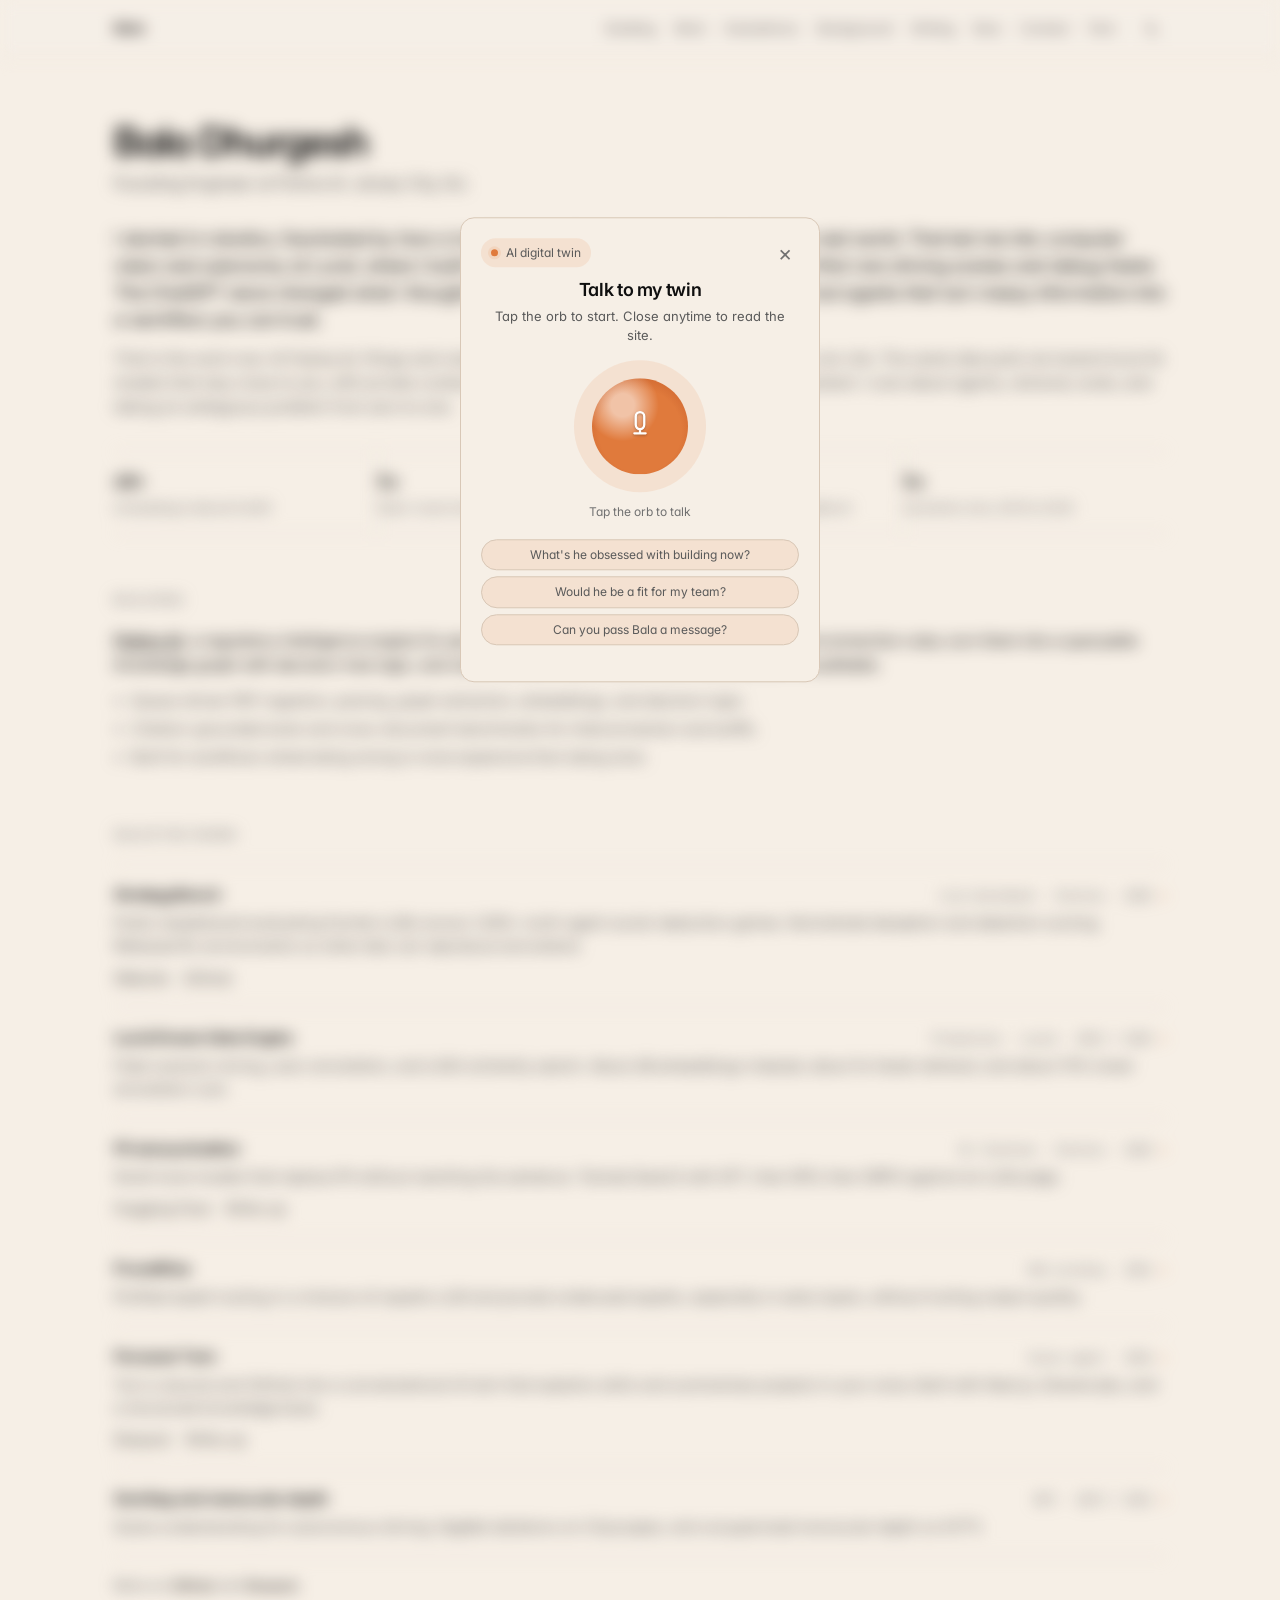
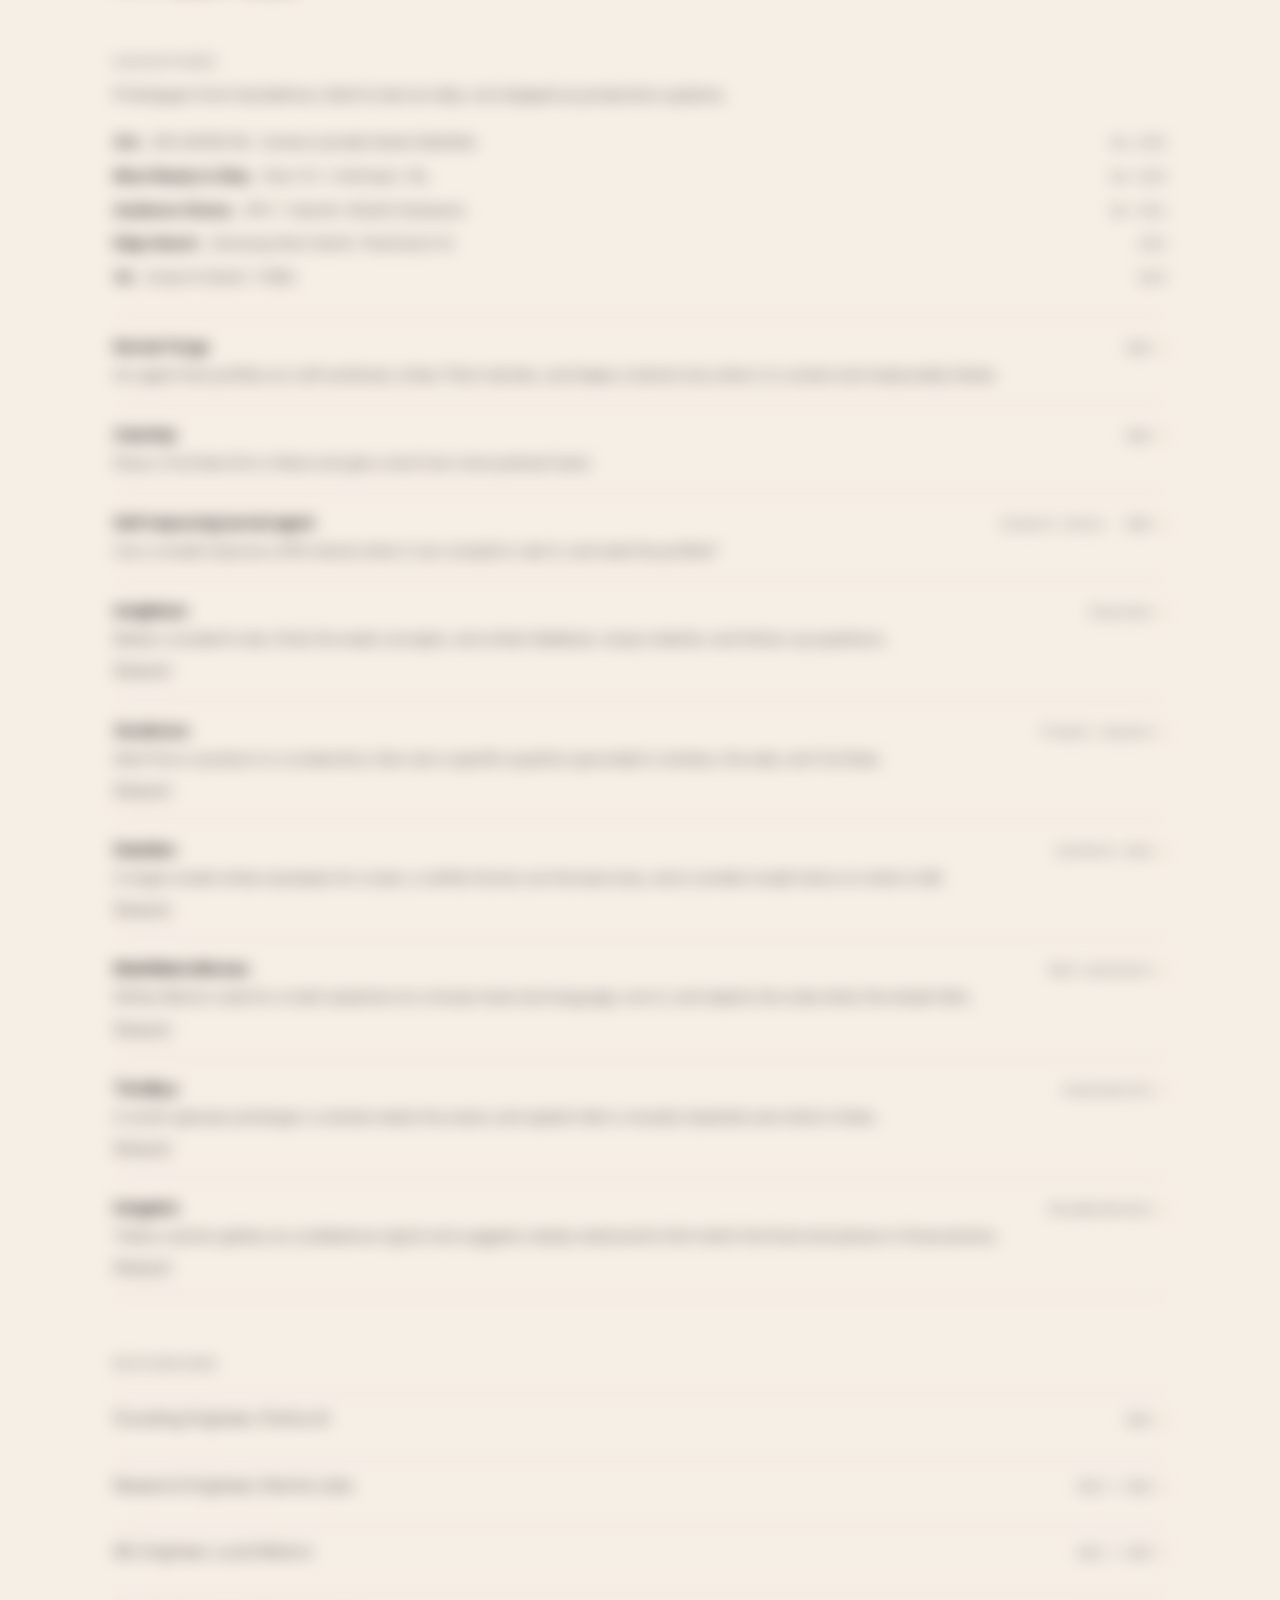
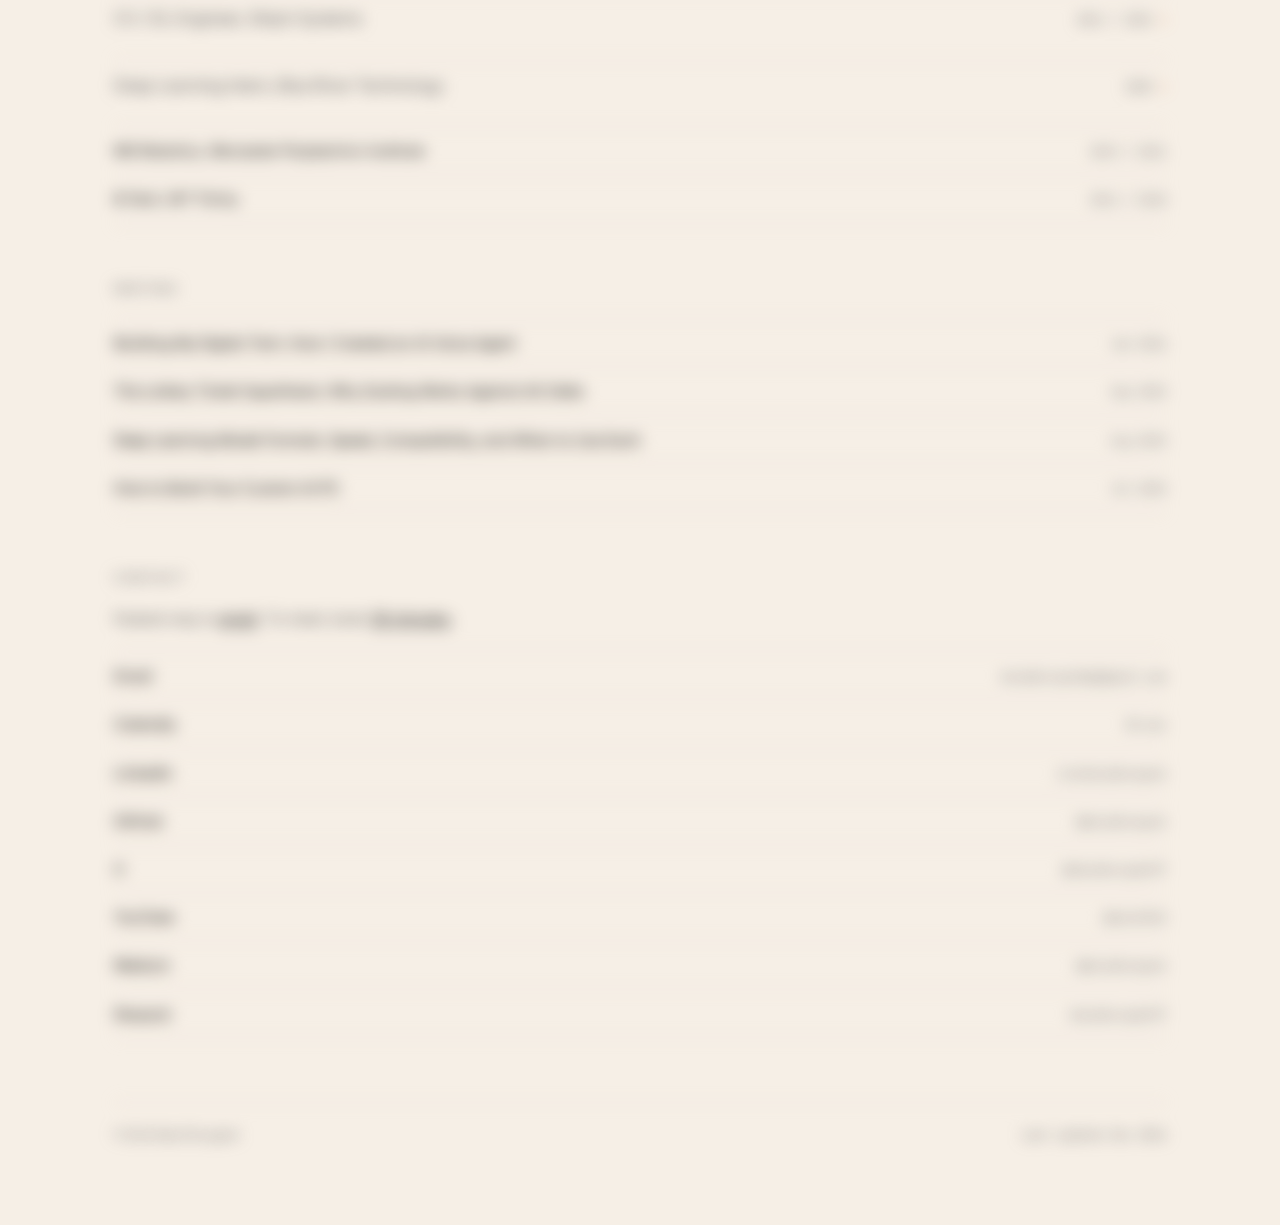
==== commit 9d1cb91c: "Let the twin take messages for Bala, and tidy the twin panel. Adds the leave_message client tool, st" ====
--- a/index.html
+++ b/index.html
@@ -556,7 +556,7 @@
           <span class="status-dot" aria-hidden="true"></span>
           <span>AI digital twin</span>
         </div>
-        <button type="button" class="twin-close" id="twin-close">Close</button>
+        <button type="button" class="twin-close" id="twin-close" aria-label="Close"><span aria-hidden="true">&times;</span></button>
       </div>
 
       <h2 class="twin-heading" id="twin-heading">Talk to my twin</h2>
@@ -575,9 +575,9 @@
       </div>
 
       <div class="twin-prompts" aria-label="Suggested questions">
-        <span class="twin-chip">What is Flotive?</span>
-        <span class="twin-chip">Tell me about LAVA</span>
-        <span class="twin-chip">What is he building now?</span>
+        <span class="twin-chip">What's he obsessed with building now?</span>
+        <span class="twin-chip">Would he be a fit for my team?</span>
+        <span class="twin-chip">Can you pass Bala a message?</span>
       </div>
 
       <a id="twin-calendly" class="twin-calendly" href="https://calendly.com/baladhurgeshbp/30min" target="_blank" rel="noreferrer" hidden>Book 30 minutes</a>
--- a/style.css
+++ b/style.css
@@ -690,22 +690,25 @@
 
 .twin-close {
   appearance: none;
+  display: grid;
+  place-items: center;
+  width: 28px;
+  height: 28px;
   border: none;
+  border-radius: 999px;
   background: none;
   padding: 0;
   font: inherit;
-  font-size: 12px;
+  font-size: 22px;
+  line-height: 1;
   color: var(--dim);
-  text-decoration: underline;
-  text-underline-offset: 3px;
   cursor: pointer;
 }
-.twin-close:hover { color: var(--text); }
+.twin-close:hover { color: var(--text); background: var(--accent-soft); }
 .twin-close:focus { outline: none; }
 .twin-close:focus-visible {
   outline: 2px solid var(--accent);
-  outline-offset: 3px;
-  border-radius: 2px;
+  outline-offset: 2px;
 }
 
 .twin-heading {
@@ -754,9 +757,9 @@
   position: relative;
   display: grid;
   place-items: center;
-  width: 108px;
-  height: 108px;
-  flex: 0 0 108px;
+  width: 132px;
+  height: 132px;
+  flex: 0 0 132px;
   isolation: isolate;
   border: none;
   border-radius: 999px;
@@ -803,7 +806,7 @@
     radial-gradient(circle at 50% 55%, #f0a06a 0 50%, #c25a28 100%);
 }
 .twin-orb.is-connected .twin-orb-glow,
-.twin-orb.is-connected .twin-orb-core { opacity: 0; }
+.twin-orb.is-connected .twin-orb-core { animation: none; opacity: 0; }
 
 .twin-canvas {
   display: block;
